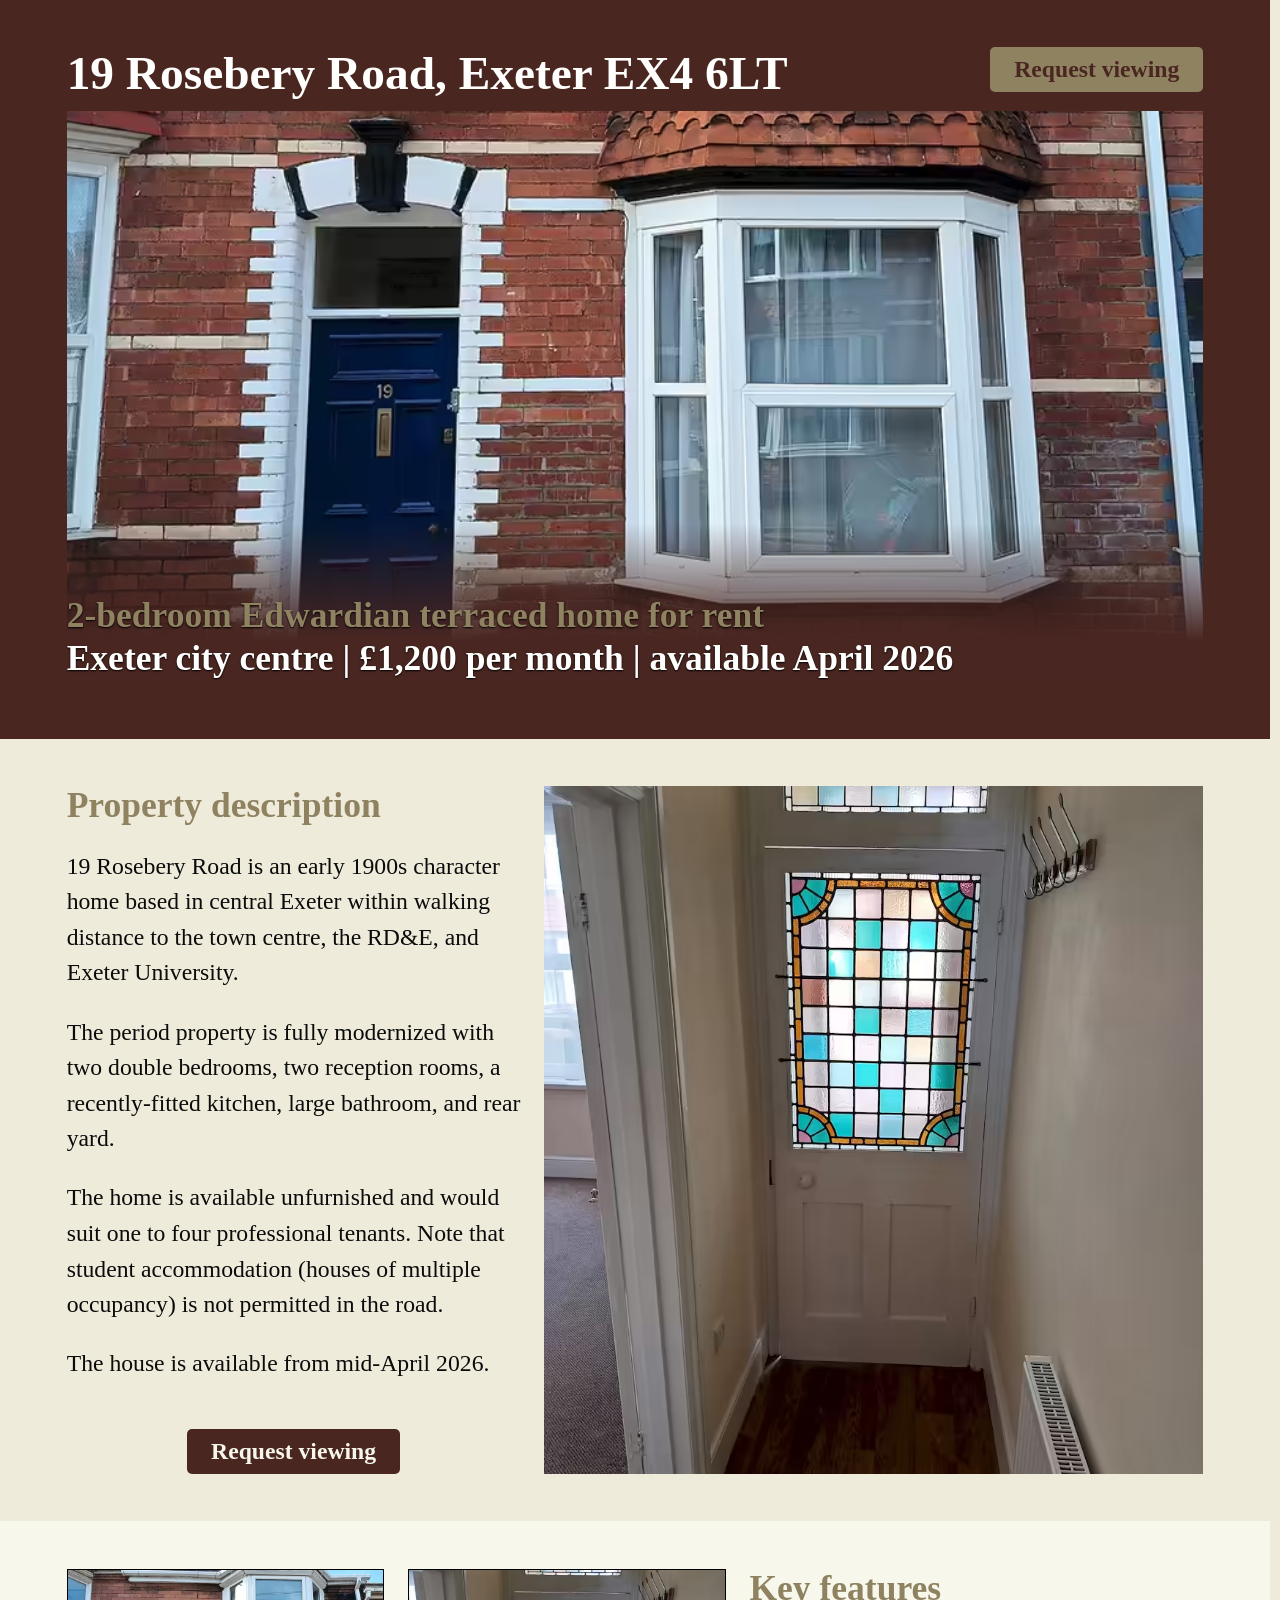
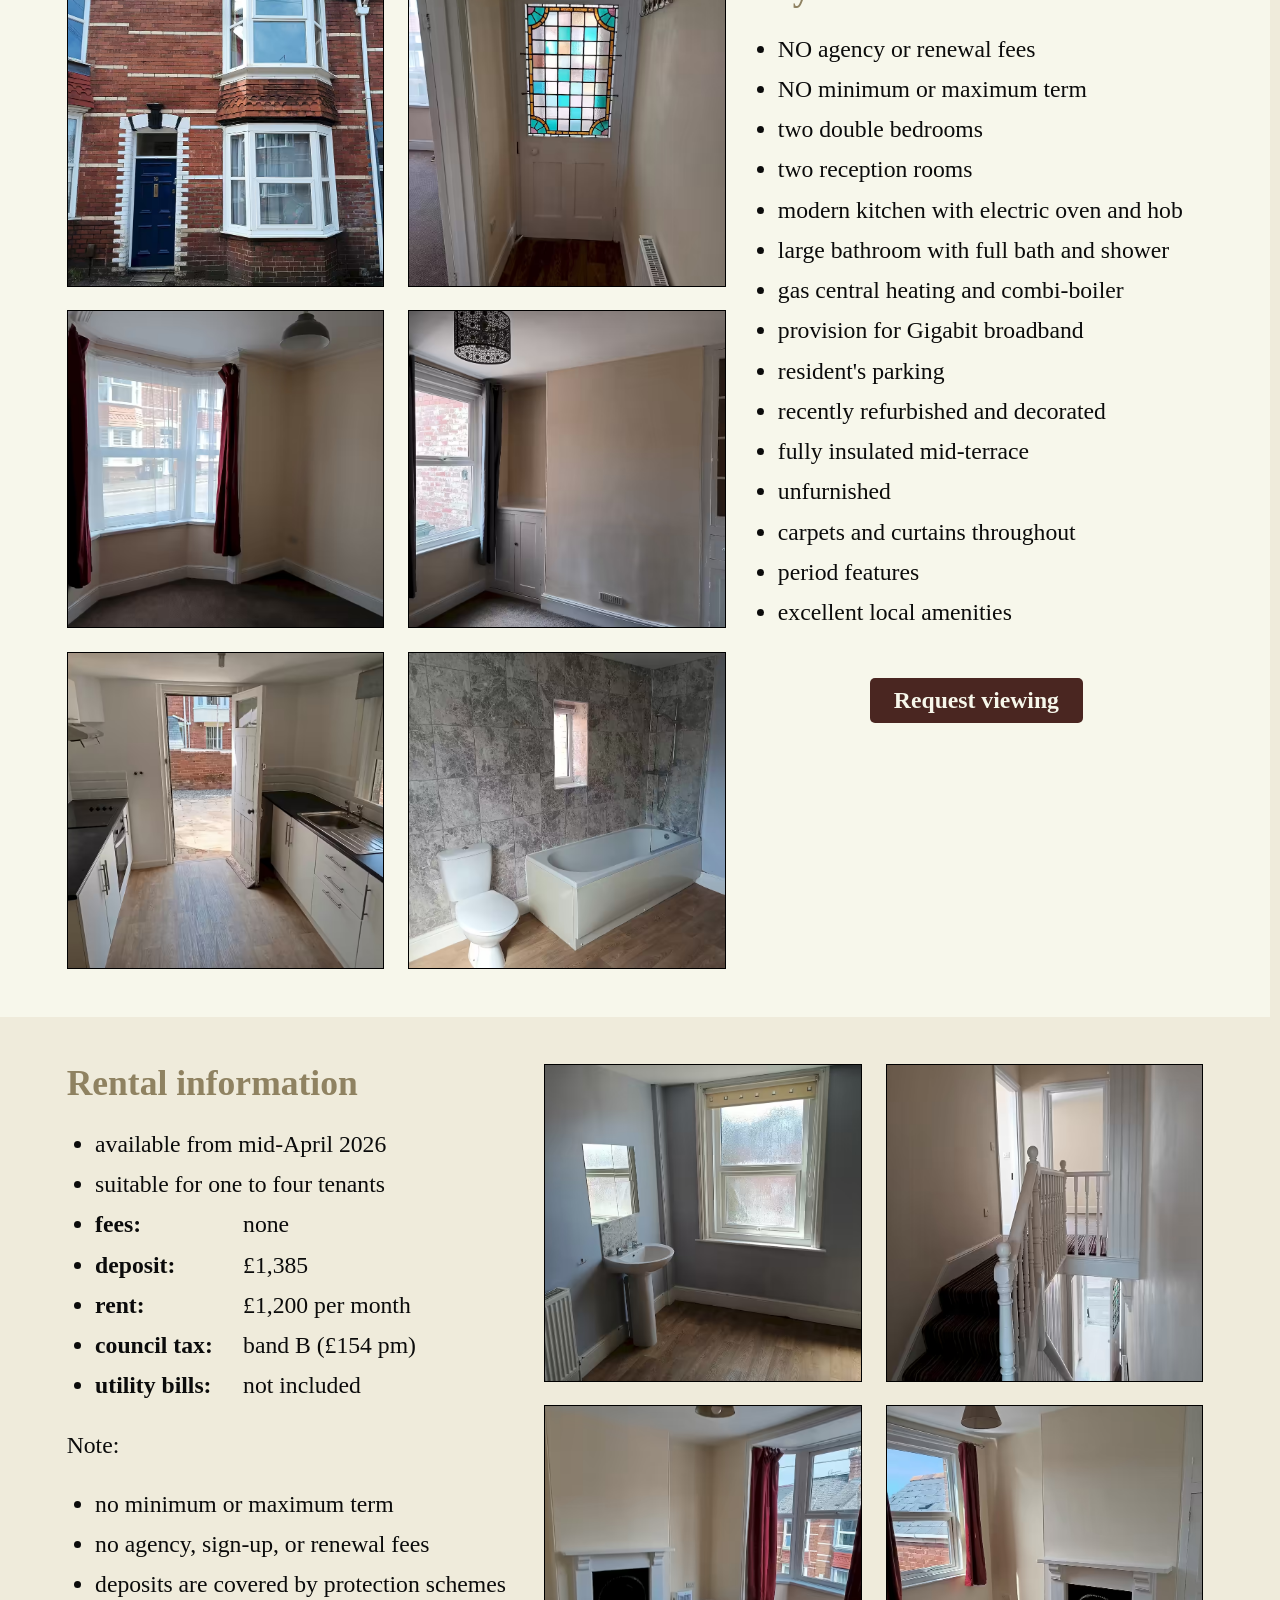
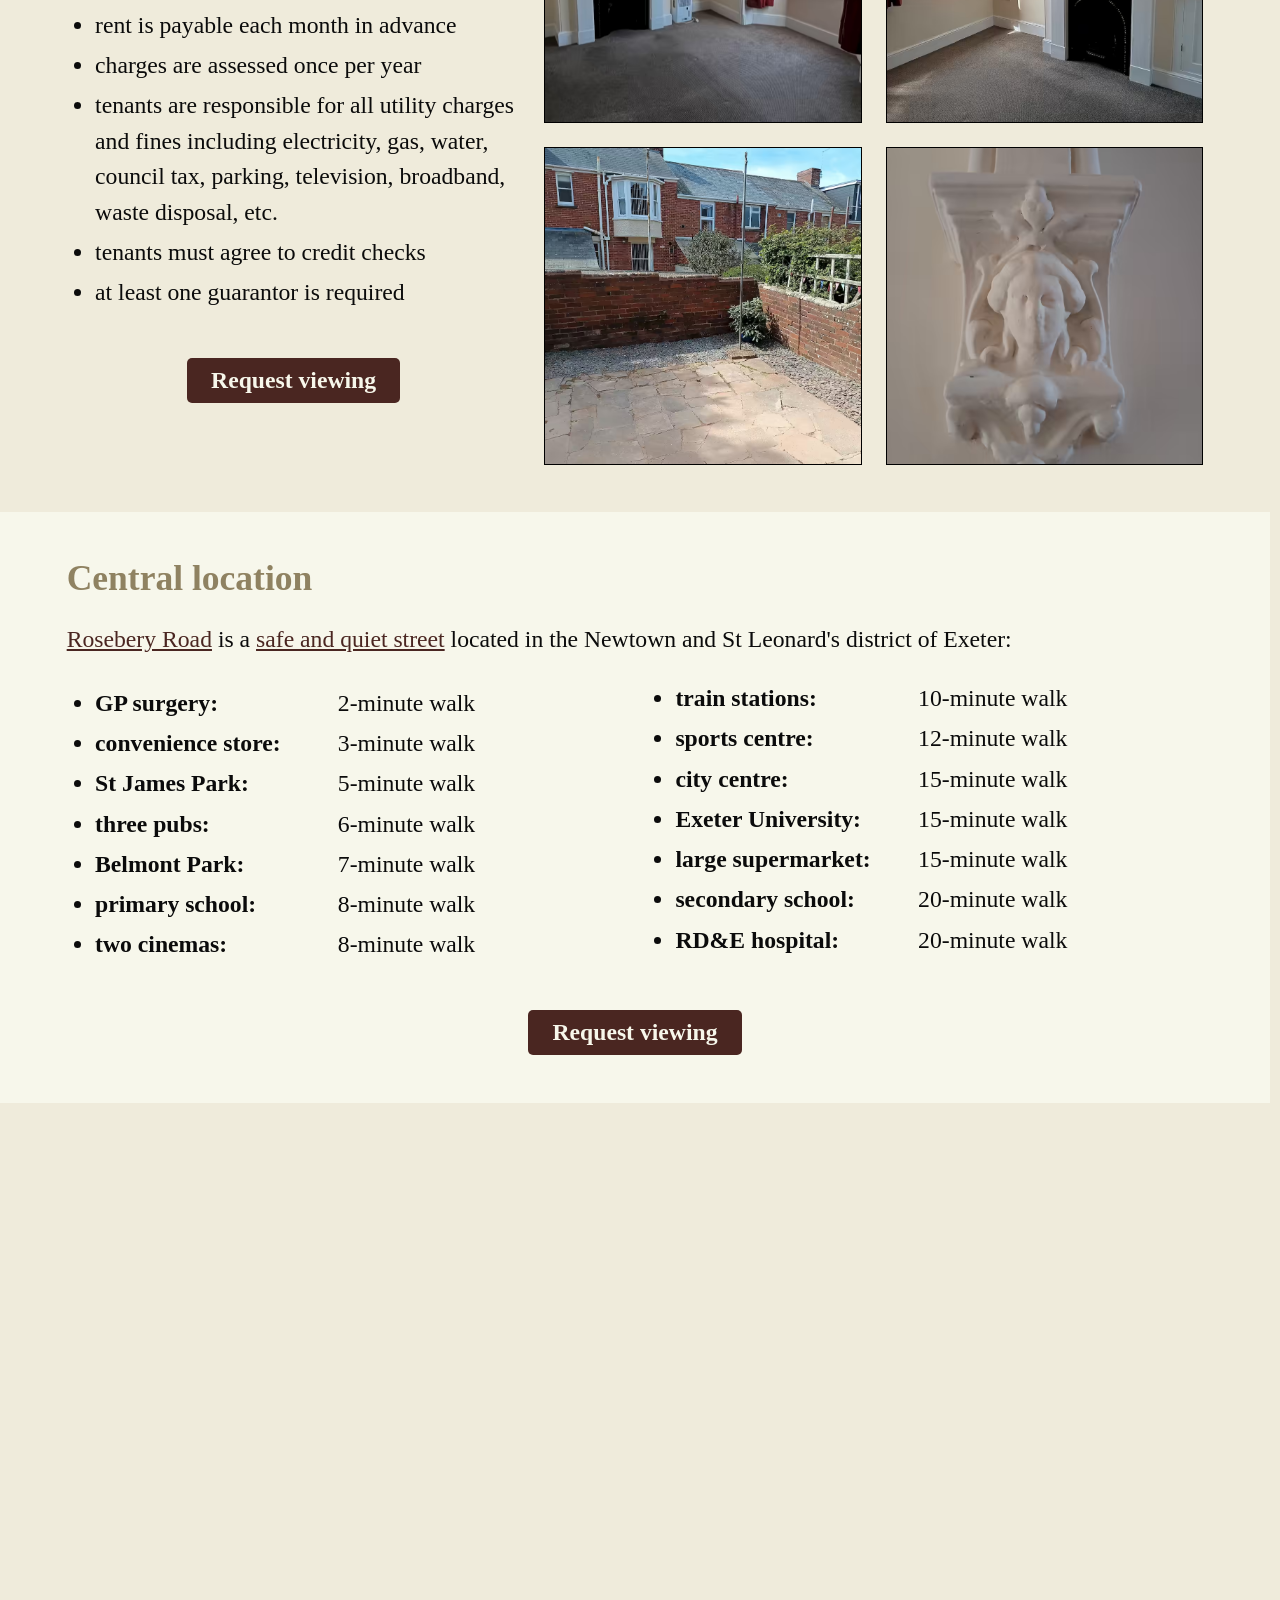
==== site/index.html @ f5d2d9c0 "zoom fixes" ====
<!DOCTYPE html>
<html lang="en-GB" dir="ltr">
<head>
<meta charset="UTF-8">
<title>House rental: 19 Rosebery Road, Exeter, Devon EX4 6LT, United Kingdom</title>
<meta name="viewport" content="width=device-width,initial-scale=1">

<!-- CSP -->
<meta http-equiv="Content-Security-Policy" content="default-src 'none';img-src 'self' data:;font-src 'self';style-src 'self';script-src 'self';frame-src https://www.google.com/ https://maps.google.com/;">

<!-- assets -->
<link rel="stylesheet" href="main.css">
<script type="module" src="main.js"></script>

<!-- meta -->
<meta name="description" content="19 Rosebery Road is a 2-bedroom house to rent in central Exeter, Devon.">
<meta name="keywords" content="house, home, rent, rental, tenancy, tenant">
<link rel="canonical" href="https://19rosebery.co.uk/">

<!-- search -->
<meta name="robots" content="index,follow">

<!-- application -->
<meta name="application-name" content="19 Rosebery Road">
<meta name="theme-color" content="#fff">
<meta name="mobile-web-app-capable" content="yes">
<meta name="apple-touch-fullscreen" content="yes">
<meta name="apple-mobile-web-app-title" content="19 Rosebery Road">
<meta name="apple-mobile-web-app-capable" content="yes">
<meta name="apple-mobile-web-app-status-bar-style" content="default">

<!-- favicon -->
<link rel="apple-touch-icon" sizes="180x180" href="apple-touch-icon.png">
<link rel="icon" type="image/png" sizes="32x32" href="favicon.png">

</head>
<body>

  <header><div class="inner">

    <p><a href="/" data-mto="info" class="button">Request viewing</a></p>

    <h1>19 Rosebery Road, Exeter EX4 6LT</h1>

    <figure>
      <img src="image/19-rosebery-rd-01.avif" width="900" height="1200" alt="19 Rosebery Road, Exeter - front">
      <figcaption>
        2-bedroom Edwardian terraced home for rent
        <span>Exeter city centre | &pound;1,200 per month | available April 2026</span>
      </figcaption>
    </figure>

  </div></header>

  <main>

    <article><div class="inner split">

      <section>
        <h2>Property description</h2>
        <p>19 Rosebery Road is an early 1900s character home based in central Exeter within walking distance to the town centre, the RD&amp;E, and Exeter University.</p>

        <p>The period property is fully modernized with two double bedrooms, two reception rooms, a recently-fitted kitchen, large bathroom, and rear yard.</p>

        <p>The home is available unfurnished and would suit one to four professional tenants. Note that student accommodation (houses of multiple occupancy) is not permitted in the road.</p>

        <p>The house is available from mid-April 2026.</p>

        <p><a href="/" data-mto="info" class="button">Request viewing</a></p>
      </section>

      <img src="image/19-rosebery-rd-02.avif" width="900" height="1200" alt="19 Rosebery Road, Exeter - hallway">

    </div></article>

    <article class="alt"><div class="inner split">

      <section>

        <h2>Key features</h2>
        <ul class="features">
          <li>NO agency or renewal fees</li>
          <li>NO minimum or maximum term</li>
          <li>two double bedrooms</li>
          <li>two reception rooms</li>
          <li>modern kitchen with electric oven and hob</li>
          <li>large bathroom with full bath and shower</li>
          <li>gas central heating and combi-boiler</li>
          <li>provision for Gigabit broadband</li>
          <li>resident's parking</li>
          <li>recently refurbished and decorated</li>
          <li>fully insulated mid-terrace</li>
          <li>unfurnished</li>
          <li>carpets and curtains throughout</li>
          <li>period features</li>
          <li>excellent local amenities</li>
        </ul>

        <p><a href="/" data-mto="info" class="button">Request viewing</a></p>

      </section>

      <ul class="images">
        <li><img src="image/19-rosebery-rd-01.avif" width="900" height="1200" alt="19 Rosebery Road, Exeter - front"></li>
        <li><img src="image/19-rosebery-rd-02.avif" width="900" height="1200" alt="19 Rosebery Road, Exeter - hallway"></li>
        <li><img src="image/19-rosebery-rd-03.avif" width="900" height="1200" alt="19 Rosebery Road, Exeter - front room"></li>
        <li><img src="image/19-rosebery-rd-04.avif" width="1200" height="900" alt="19 Rosebery Road, Exeter - rear dining room"></li>
        <li><img src="image/19-rosebery-rd-05.avif" width="1200" height="900" alt="19 Rosebery Road, Exeter - kitchen"></li>
        <li><img src="image/19-rosebery-rd-06.avif" width="1200" height="900" alt="19 Rosebery Road, Exeter - bathroom"></li>
      </ul>

    </div></article>

    <article><div class="inner split">

      <section>

        <h2>Rental information</h2>

        <ul class="features">
          <li>available from mid-April 2026</li>
          <li>suitable for one to four tenants</li>
          <li><strong>fees:</strong> none</li>
          <li><strong>deposit:</strong> &pound;1,385</li>
          <li><strong>rent:</strong> &pound;1,200 per month</li>
          <li><strong>council tax:</strong> band B (&pound;154 pm)</li>
          <li><strong>utility bills:</strong> not included</li>
        </ul>

        <p>Note:</p>

        <ul class="features">
          <li>no minimum or maximum term</li>
          <li>no agency, sign-up, or renewal fees</li>
          <li>deposits are covered by protection schemes</li>
          <li>rent is payable each month in advance</li>
          <li>charges are assessed once per year</li>
          <li>tenants are responsible for all utility charges and fines including electricity, gas, water, council tax, parking, television, broadband, waste disposal, etc.</li>
          <li>tenants must agree to credit checks</li>
          <li>at least one guarantor is required</li>
        </ul>

        <p><a href="/" data-mto="info" class="button">Request viewing</a></p>

      </section>

      <ul class="images">
        <li><img src="image/19-rosebery-rd-07.avif" width="1200" height="900" alt="19 Rosebery Road, Exeter - bathroom sink"></li>
        <li><img src="image/19-rosebery-rd-08.avif" width="900" height="1200" alt="19 Rosebery Road, Exeter - landing"></li>
        <li><img src="image/19-rosebery-rd-09.avif" width="1200" height="900" alt="19 Rosebery Road, Exeter - front bedroom"></li>
        <li><img src="image/19-rosebery-rd-10.avif" width="900" height="1200" alt="19 Rosebery Road, Exeter - rear bedroom"></li>
        <li><img src="image/19-rosebery-rd-11.avif" width="1200" height="900" alt="19 Rosebery Road, Exeter - back yard"></li>
        <li><img src="image/19-rosebery-rd-12.avif" width="900" height="1200" alt="19 Rosebery Road, Exeter - period features"></li>
      </ul>

    </div></article>

    <article class="alt"><div class="inner">

      <h2>Central location</h2>

      <p><a href="https://www.streetcheck.co.uk/postcode/ex46lt">Rosebery Road</a> is a <a href="https://www.streetcheck.co.uk/crime/ex46lt">safe and quiet street</a> located in the Newtown and St Leonard's district of Exeter:</p>

      <ul class="features col">
        <li><strong>GP surgery:</strong> 2-minute walk</li>
        <li><strong>convenience store:</strong> 3-minute walk</li>
        <li><strong>St James Park:</strong> 5-minute walk</li>
        <li><strong>three pubs:</strong> 6-minute walk</li>
        <li><strong>Belmont Park:</strong> 7-minute walk</li>
        <li><strong>primary school:</strong> 8-minute walk</li>
        <li><strong>two cinemas:</strong> 8-minute walk</li>
        <li><strong>train stations:</strong> 10-minute walk</li>
        <li><strong>sports centre:</strong> 12-minute walk</li>
        <li><strong>city centre:</strong> 15-minute walk</li>
        <li><strong>Exeter University:</strong> 15-minute walk</li>
        <li><strong>large supermarket:</strong> 15-minute walk</li>
        <li><strong>secondary school:</strong> 20-minute walk</li>
        <li><strong>RD&amp;E hospital:</strong> 20-minute walk</li>
      </ul>

      <p><a href="/" data-mto="info" class="button">Request viewing</a></p>

    </div></article>

    <article class="full">

      <iframe src="https://maps.google.com/maps?q=19%20Rosebery%20Road,%20Exeter%20EX4%206LT&amp;t=&amp;z=16&amp;ie=UTF8&amp;iwloc=&amp;output=embed" scrolling="no" marginheight="0" marginwidth="0" class="alignfull" loading="lazy" width="100%" height="800px" frameborder="0"></iframe>

    </article>

  </main>

</body>
</html>
---- site/main.css ----
:root {
  --font: Charter, 'Bitstream Charter', 'Sitka Text', Cambria, serif;
  --fsize: clamp(1em, 1em + 0.6vi, 2em);

  --pad: 2ch;

  --colf0: lch(3% 0 0);
  --colf1: lch(55% 20 87);
  --colf2: lch(100% 1 110);

  --colb0: lch(93% 8 93);
  --colb1: lch(97% 6 103);
  --colb2: lch(20% 20 33);

  -webkit-text-size-adjust: none;
  -moz-text-size-adjust: none;
  text-size-adjust: none;
  -webkit-font-smoothing: antialiased;
  text-rendering: optimizeSpeed;
  image-rendering: -webkit-optimize-contrast;
  interpolate-size: allow-keywords;
}

*, *::before, *::after {
  margin: 0;
  padding: 0;
  box-sizing: inherit;
  scrollbar-width: thin;
}

html {
  writing-mode: horizontal-tb;
  scrollbar-gutter: stable;
  scroll-behavior: smooth;
  color: var(--colf0);
  background-color: var(--colb0);
  box-sizing: border-box;
}

body {
  font-family: var(--font);
  font-weight: normal;
  font-size: var(--fsize);
  line-height: 1.5;
  touch-action: manipulation;
}

h1, h2 {
  font-size: 2em;
  font-weight: 600;
  line-height: 1.1;
}

h2 {
  font-size: 1.5em;
  color: var(--colf1);
}

p {
  margin-block-start: 1em;
}

a:link, a:visited {
  color: var(--colb2);
  text-decoration: underline;
}

a:hover, a:active, a:focus {
  color: var(--colf1);
}

.inner {
  max-inline-size: 50em;
  margin-inline: auto;
  padding-inline: var(--pad);
  padding-block: calc(2 * var(--pad));
}

.alt {
  background-color: var(--colb1);
}

.split {
  display: flex;
  flex-wrap: wrap;
  justify-content: space-between;
  gap: var(--pad);

  & > section {
    flex: 1 2 18.5em;
  }

  & > :is(ul, img) {
    flex: 2 1 26.5em;
  }

}

.alt .split {
  flex-direction: row-reverse;
}

iframe {
  block-size: 80vb;
  overscroll-behavior: none;
}

.images {
  list-style-type: none;
  display: grid;
  align-items: start;
  grid-auto-flow: row;
  align-content: start;
  grid-template-columns: repeat( auto-fill, minmax(12em, 1fr));
  gap: var(--pad);

  img {
    border: 1px solid #000;
  }
}

img {
  display: block;
  inline-size: 100%;
  block-size: auto;
  aspect-ratio: 1 / 1;
  object-fit: cover;
  overflow: hidden;
}

.features {

  margin-block: var(--pad);

  li {
    margin-block-start: 0.2em;
    margin-inline-start: 1.2em;
  }

  strong {
    display: inline-block;
    inline-size: 6em;
  }

}

.features.col {

  columns: 2 20em;

  strong {
    display: block;
    inline-size: 10em;

    @media (width > 400px) {
      display: inline-block;
    }
  }

}

a.button {
  display: block;
  inline-size: 9em;
  font-weight: 600;
  text-align: center;
  text-decoration: none;
  padding-block: 0.2em;
  margin-block-start: 2em;
  margin-inline: auto;
  color: var(--colb1);
  background-color: var(--colb2);
  border-radius: 5px;

  &:hover, &:active, &:focus {
    color: var(--colf1);
  }
}

header {

  color: var(--colf2);
  background-color: var(--colb2);

  p {
    float: inline-end;
    margin: 0;
  }

  a.button {
    display: inline-block;
    margin-block-start: 0;
    margin-inline-start: var(--pad);
    color: var(--colb2);
    background-color: var(--colf1);

    &:hover, &:active, &:focus {
      color: var(--colf0);
      background-color: var(--colb0);
    }
  }

  figure {

    position: relative;
    margin-block: 0.5em;

    img {
      aspect-ratio: 2 / 1;
      object-position: 50% 70%;
    }

    figcaption {
      font-size: 1.5em;
      font-weight: 600;
      line-height: 1.2;
      padding-block-start: 0.4em;
      color: var(--colf1);
      text-shadow: 0 1px 2px #000;

      @media (width > 400px) {
        position: absolute;
        inset: 0;
        inset-block-start: auto;
        padding-block-start: 2em;
        background-image: linear-gradient(to top, var(--colb2) 0%, var(--colb2) 25%, transparent 100%);
      }

    }

    span {
      display: block;
      color: var(--colf2);
    }

  }

}

dialog {
  position: fixed;
  inline-size: 100dvi;
  block-size: 100dvb;
  max-inline-size: calc(100dvi - (2 * var(--pad)));
  max-block-size: calc(100dvb - (2 * var(--pad)));
  margin: auto;
  padding: 0;
  border: 0 none;
  outline: 0 none;
  background-color: transparent;
  overflow: hidden;
  transform-origin: 50%;

  img {
    display: block;
    inline-size: 100%;
    block-size: 100%;
    aspect-ratio: none;
    object-fit: contain;
  }

  &, &::backdrop {
    transition: all 0.3s ease-in-out;
    transition-behavior: allow-discrete;
  }

  &[open] {

    opacity: 1;
    transform: scale(1);

    @starting-style {
      display: block;
      opacity: 0.5;
      transform: scaleX(0.5) scaleY(0.2);
    }

    &::backdrop {
      background-color: rgba(0,0,0,0.8);
      backdrop-filter: blur(3px);

      @starting-style {
        background-color: rgba(0,0,0,0);
        backdrop-filter: blur(0);
      }

    }

  }

  &:not([open]) {
    display: none;
    opacity: 0;
    transform: scaleX(0.5) scaleY(0.2);
  }
}

html:has(dialog[open]) {
  overflow: hidden;
}
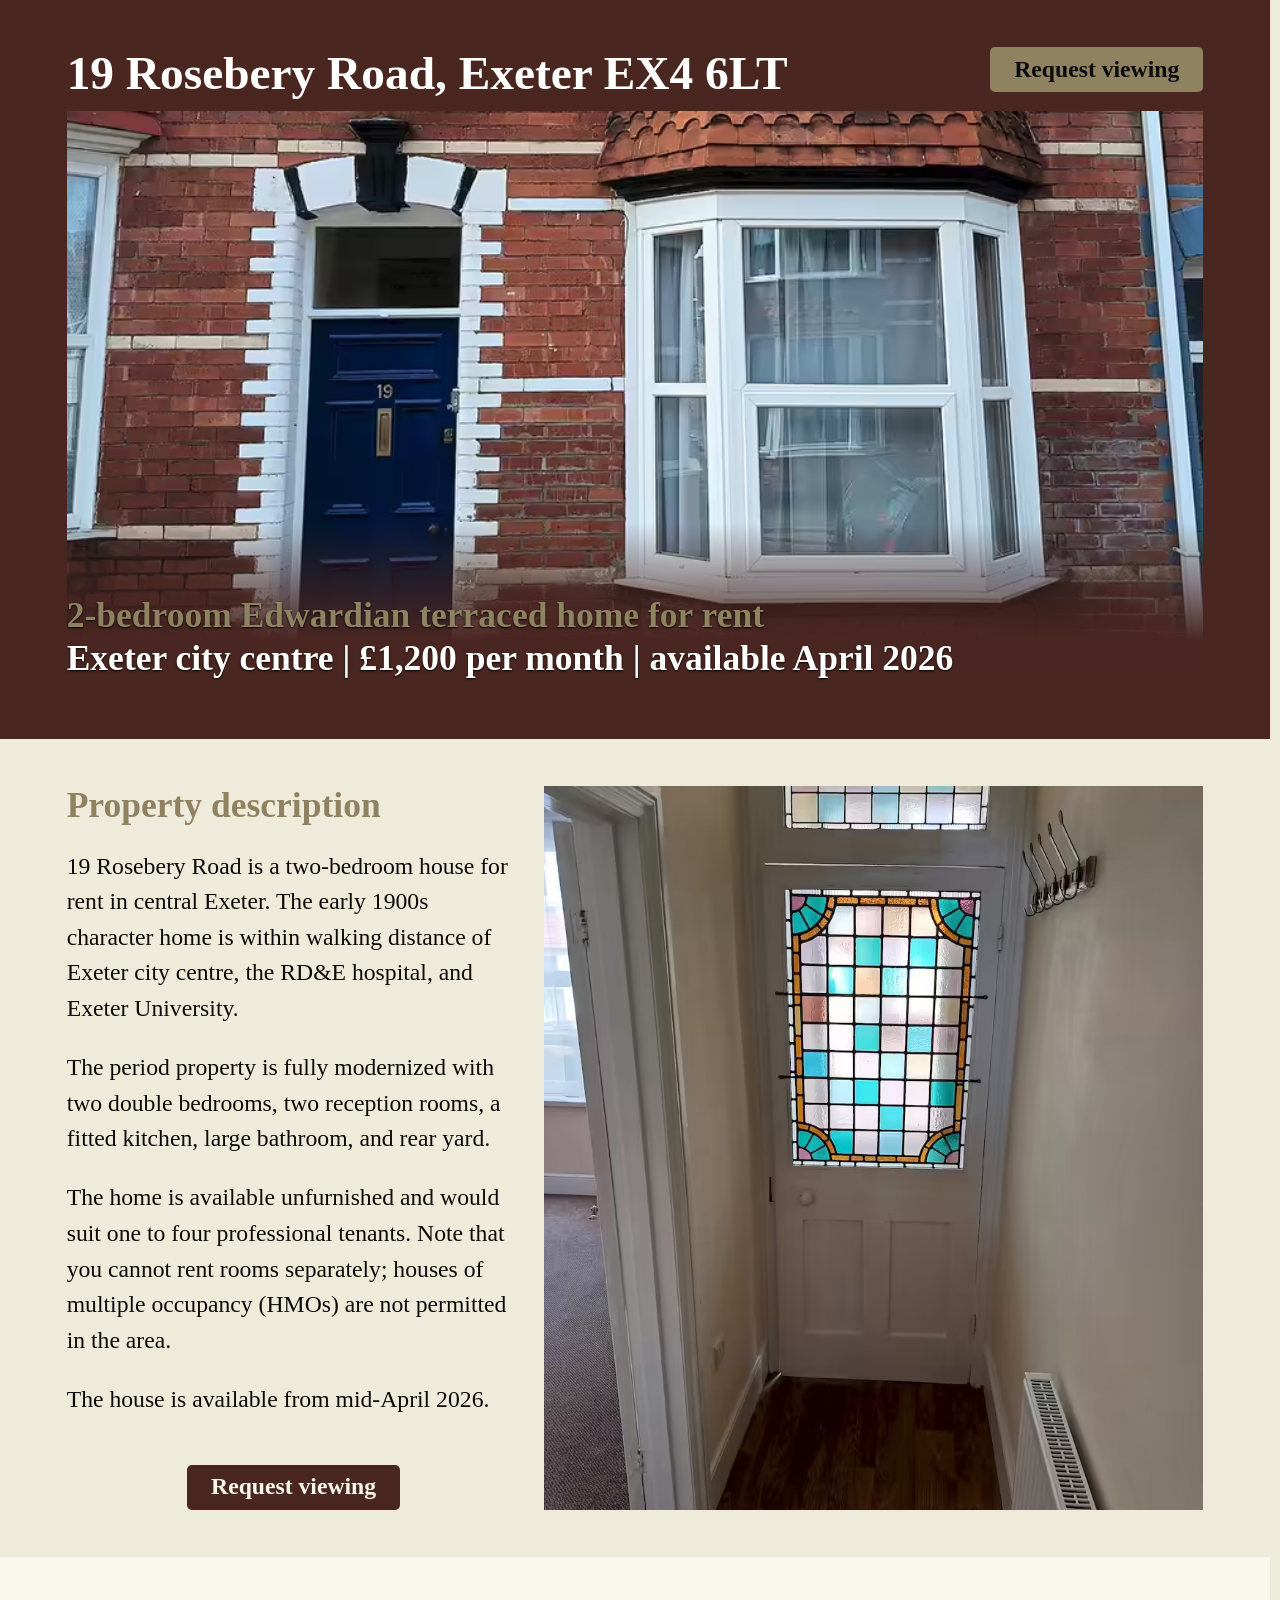
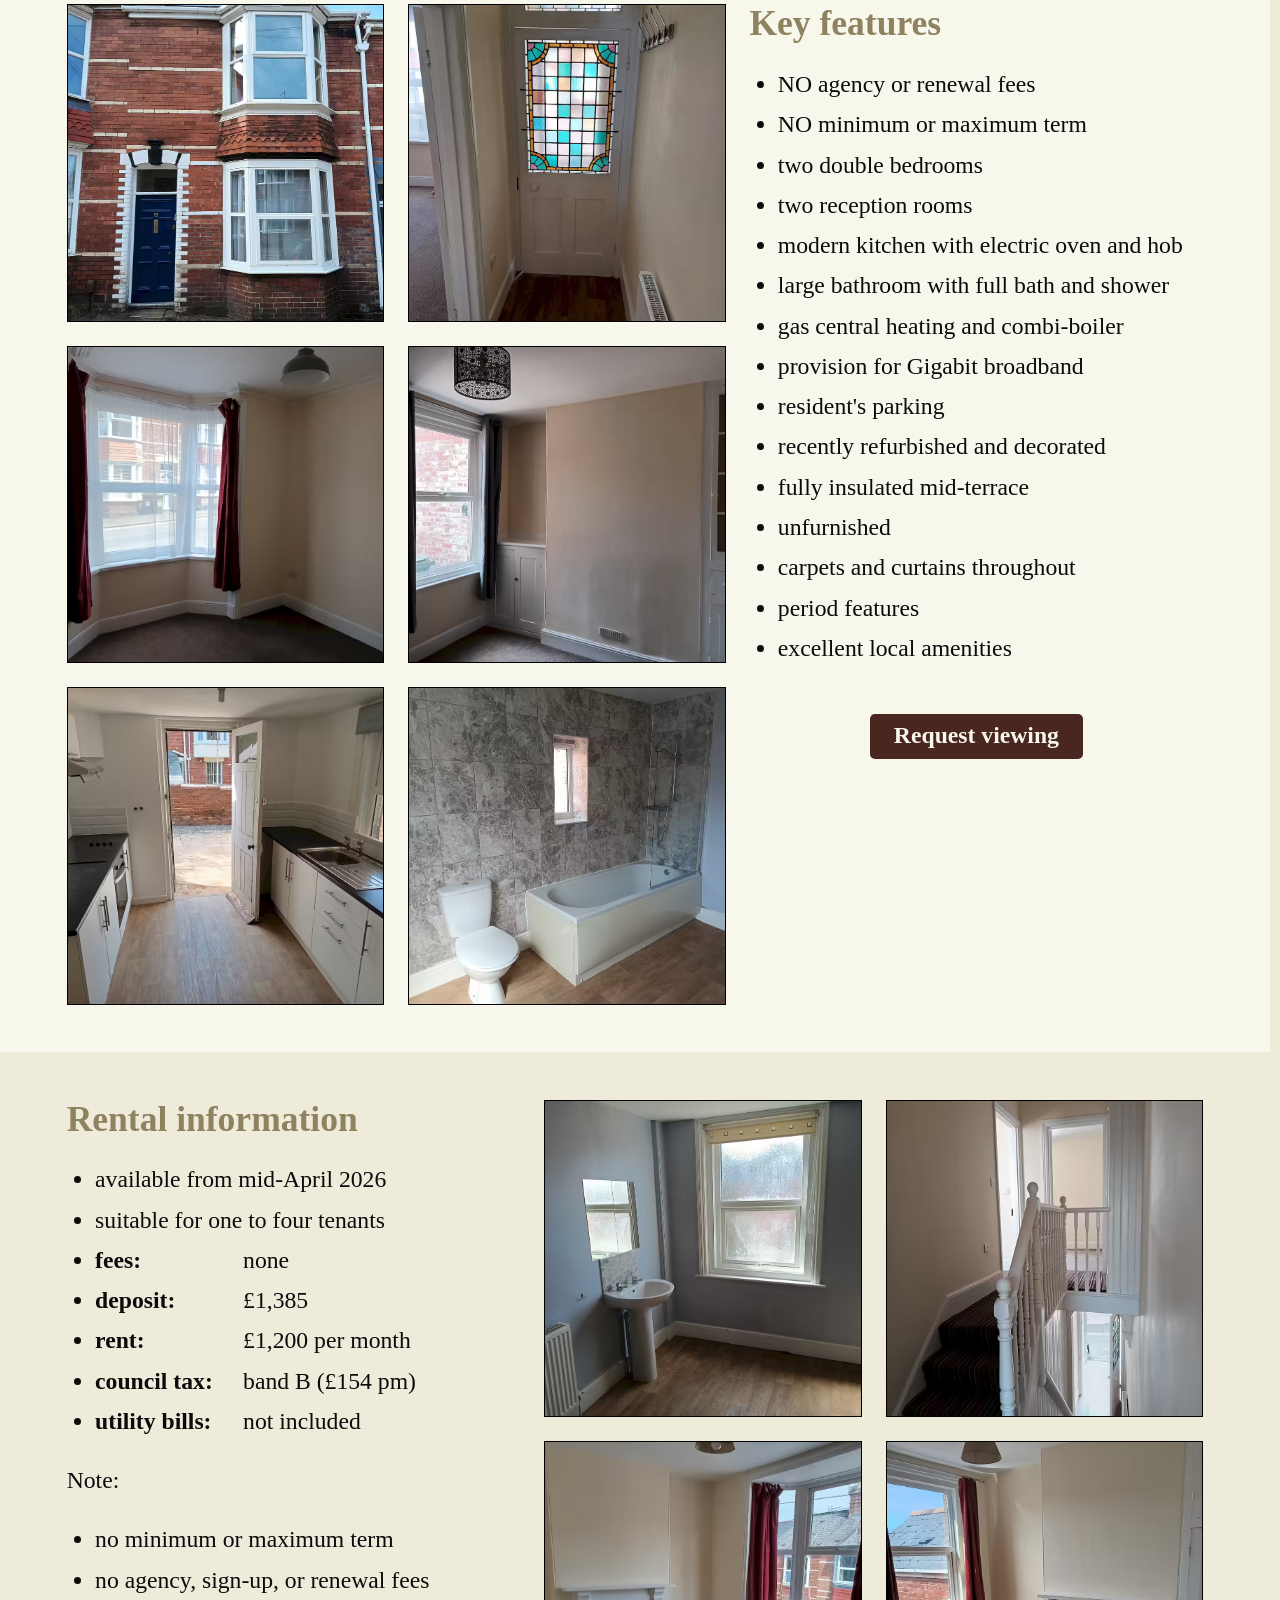
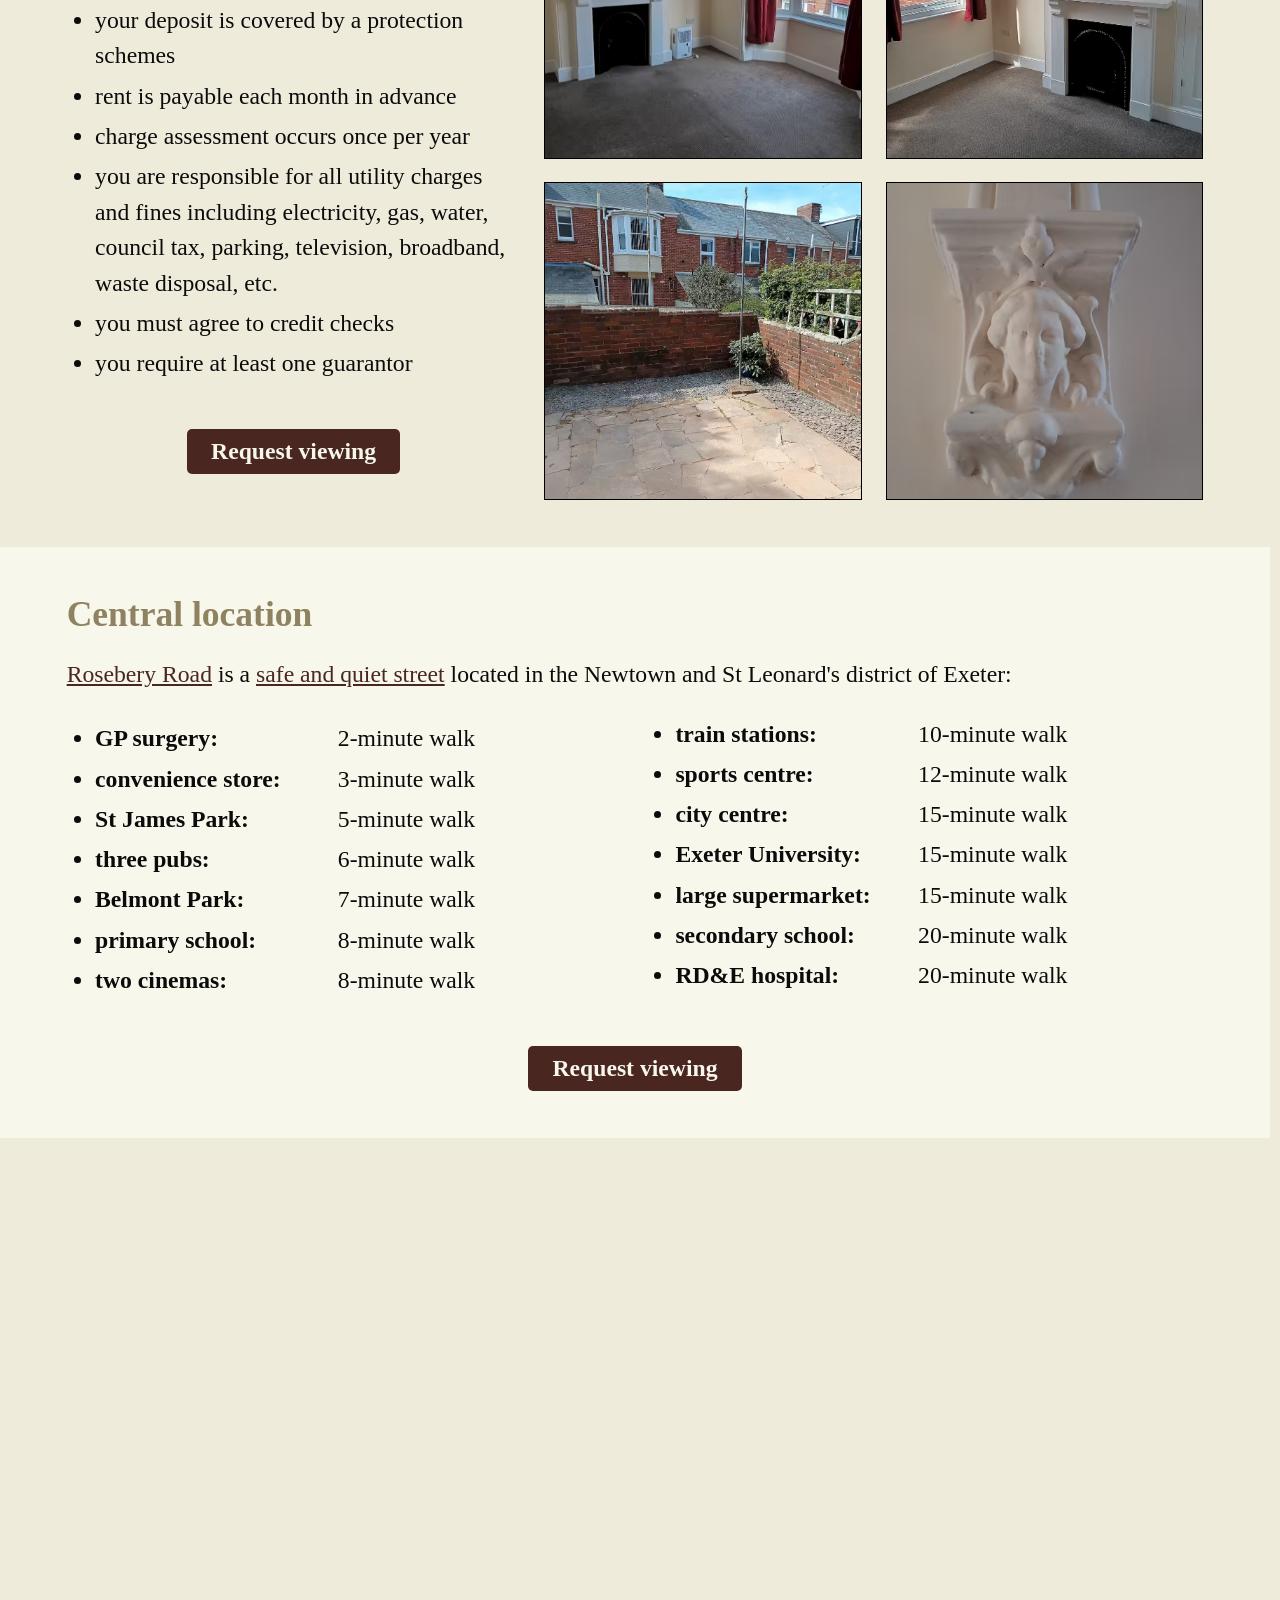
==== commit 0b8e8349: "robots.txt, accessibility" ====
--- a/site/index.html
+++ b/site/index.html
@@ -13,8 +13,8 @@
 <script type="module" src="main.js"></script>
 
 <!-- meta -->
-<meta name="description" content="19 Rosebery Road is a 2-bedroom house to rent in central Exeter, Devon.">
-<meta name="keywords" content="house, home, rent, rental, tenancy, tenant">
+<meta name="description" content="19 Rosebery Road is a 2-bedroom house available for private rental in central Exeter, Devon.">
+<meta name="keywords" content="house, home, property, rent, rental, tenancy, tenant, Exeter, Devon, UK">
 <link rel="canonical" href="https://19rosebery.co.uk/">
 
 <!-- search -->
@@ -58,18 +58,18 @@
 
       <section>
         <h2>Property description</h2>
-        <p>19 Rosebery Road is an early 1900s character home based in central Exeter within walking distance to the town centre, the RD&amp;E, and Exeter University.</p>
+        <p>19 Rosebery Road is a two-bedroom house for rent in central Exeter. The early 1900s character home is within walking distance of Exeter city centre, the RD&amp;E hospital, and Exeter University.</p>
 
-        <p>The period property is fully modernized with two double bedrooms, two reception rooms, a recently-fitted kitchen, large bathroom, and rear yard.</p>
+        <p>The period property is fully modernized with two double bedrooms, two reception rooms, a fitted kitchen, large bathroom, and rear yard.</p>
 
-        <p>The home is available unfurnished and would suit one to four professional tenants. Note that student accommodation (houses of multiple occupancy) is not permitted in the road.</p>
+        <p>The home is available unfurnished and would suit one to four professional tenants. Note that you cannot rent rooms separately; houses of multiple occupancy (HMOs) are not permitted in the area.</p>
 
         <p>The house is available from mid-April 2026.</p>
 
         <p><a href="/" data-mto="info" class="button">Request viewing</a></p>
       </section>
 
-      <img src="image/19-rosebery-rd-02.avif" width="900" height="1200" alt="19 Rosebery Road, Exeter - hallway">
+      <img src="image/19-rosebery-rd-02.avif" width="900" height="1200" alt="19 Rosebery Road, Exeter - hallway" loading="lazy">
 
     </div></article>
 
@@ -101,12 +101,12 @@
       </section>
 
       <ul class="images">
-        <li><img src="image/19-rosebery-rd-01.avif" width="900" height="1200" alt="19 Rosebery Road, Exeter - front"></li>
-        <li><img src="image/19-rosebery-rd-02.avif" width="900" height="1200" alt="19 Rosebery Road, Exeter - hallway"></li>
-        <li><img src="image/19-rosebery-rd-03.avif" width="900" height="1200" alt="19 Rosebery Road, Exeter - front room"></li>
-        <li><img src="image/19-rosebery-rd-04.avif" width="1200" height="900" alt="19 Rosebery Road, Exeter - rear dining room"></li>
-        <li><img src="image/19-rosebery-rd-05.avif" width="1200" height="900" alt="19 Rosebery Road, Exeter - kitchen"></li>
-        <li><img src="image/19-rosebery-rd-06.avif" width="1200" height="900" alt="19 Rosebery Road, Exeter - bathroom"></li>
+        <li><img src="image/19-rosebery-rd-01.avif" width="900" height="1200" alt="19 Rosebery Road, Exeter - front" loading="lazy"></li>
+        <li><img src="image/19-rosebery-rd-02.avif" width="900" height="1200" alt="19 Rosebery Road, Exeter - hallway" loading="lazy"></li>
+        <li><img src="image/19-rosebery-rd-03.avif" width="900" height="1200" alt="19 Rosebery Road, Exeter - front room" loading="lazy"></li>
+        <li><img src="image/19-rosebery-rd-04.avif" width="1200" height="900" alt="19 Rosebery Road, Exeter - rear dining room" loading="lazy"></li>
+        <li><img src="image/19-rosebery-rd-05.avif" width="1200" height="900" alt="19 Rosebery Road, Exeter - kitchen" loading="lazy"></li>
+        <li><img src="image/19-rosebery-rd-06.avif" width="1200" height="900" alt="19 Rosebery Road, Exeter - bathroom" loading="lazy"></li>
       </ul>
 
     </div></article>
@@ -132,12 +132,12 @@
         <ul class="features">
           <li>no minimum or maximum term</li>
           <li>no agency, sign-up, or renewal fees</li>
-          <li>deposits are covered by protection schemes</li>
+          <li>your deposit is covered by a protection schemes</li>
           <li>rent is payable each month in advance</li>
-          <li>charges are assessed once per year</li>
-          <li>tenants are responsible for all utility charges and fines including electricity, gas, water, council tax, parking, television, broadband, waste disposal, etc.</li>
-          <li>tenants must agree to credit checks</li>
-          <li>at least one guarantor is required</li>
+          <li>charge assessment occurs once per year</li>
+          <li>you are responsible for all utility charges and fines including electricity, gas, water, council tax, parking, television, broadband, waste disposal, etc.</li>
+          <li>you must agree to credit checks</li>
+          <li>you require at least one guarantor</li>
         </ul>
 
         <p><a href="/" data-mto="info" class="button">Request viewing</a></p>
@@ -145,12 +145,12 @@
       </section>
 
       <ul class="images">
-        <li><img src="image/19-rosebery-rd-07.avif" width="1200" height="900" alt="19 Rosebery Road, Exeter - bathroom sink"></li>
-        <li><img src="image/19-rosebery-rd-08.avif" width="900" height="1200" alt="19 Rosebery Road, Exeter - landing"></li>
-        <li><img src="image/19-rosebery-rd-09.avif" width="1200" height="900" alt="19 Rosebery Road, Exeter - front bedroom"></li>
-        <li><img src="image/19-rosebery-rd-10.avif" width="900" height="1200" alt="19 Rosebery Road, Exeter - rear bedroom"></li>
-        <li><img src="image/19-rosebery-rd-11.avif" width="1200" height="900" alt="19 Rosebery Road, Exeter - back yard"></li>
-        <li><img src="image/19-rosebery-rd-12.avif" width="900" height="1200" alt="19 Rosebery Road, Exeter - period features"></li>
+        <li><img src="image/19-rosebery-rd-07.avif" width="1200" height="900" alt="19 Rosebery Road, Exeter - bathroom sink" loading="lazy"></li>
+        <li><img src="image/19-rosebery-rd-08.avif" width="900" height="1200" alt="19 Rosebery Road, Exeter - landing" loading="lazy"></li>
+        <li><img src="image/19-rosebery-rd-09.avif" width="1200" height="900" alt="19 Rosebery Road, Exeter - front bedroom" loading="lazy"></li>
+        <li><img src="image/19-rosebery-rd-10.avif" width="900" height="1200" alt="19 Rosebery Road, Exeter - rear bedroom" loading="lazy"></li>
+        <li><img src="image/19-rosebery-rd-11.avif" width="1200" height="900" alt="19 Rosebery Road, Exeter - back yard" loading="lazy"></li>
+        <li><img src="image/19-rosebery-rd-12.avif" width="900" height="1200" alt="19 Rosebery Road, Exeter - period features" loading="lazy"></li>
       </ul>
 
     </div></article>
@@ -184,7 +184,7 @@
 
     <article class="full">
 
-      <iframe src="https://maps.google.com/maps?q=19%20Rosebery%20Road,%20Exeter%20EX4%206LT&amp;t=&amp;z=16&amp;ie=UTF8&amp;iwloc=&amp;output=embed" scrolling="no" marginheight="0" marginwidth="0" class="alignfull" loading="lazy" width="100%" height="800px" frameborder="0"></iframe>
+      <iframe src="https://maps.google.com/maps?q=19%20Rosebery%20Road,%20Exeter%20EX4%206LT&amp;t=&amp;z=16&amp;ie=UTF8&amp;iwloc=&amp;output=embed" title="Rosebery Road, Exeter location map" scrolling="no" marginheight="0" marginwidth="0" class="alignfull" loading="lazy" width="100%" height="800px" frameborder="0"></iframe>
 
     </article>
 
--- a/site/main.css
+++ b/site/main.css
@@ -173,7 +173,8 @@
   border-radius: 5px;
 
   &:hover, &:active, &:focus {
-    color: var(--colf1);
+    color: var(--colf2);
+    background-color: var(--colf1);
   }
 }
 
@@ -191,7 +192,7 @@
     display: inline-block;
     margin-block-start: 0;
     margin-inline-start: var(--pad);
-    color: var(--colb2);
+    color: var(--colf0);
     background-color: var(--colf1);
 
     &:hover, &:active, &:focus {
@@ -218,7 +219,7 @@
       color: var(--colf1);
       text-shadow: 0 1px 2px #000;
 
-      @media (width > 400px) {
+      @media (width > 600px) {
         position: absolute;
         inset: 0;
         inset-block-start: auto;
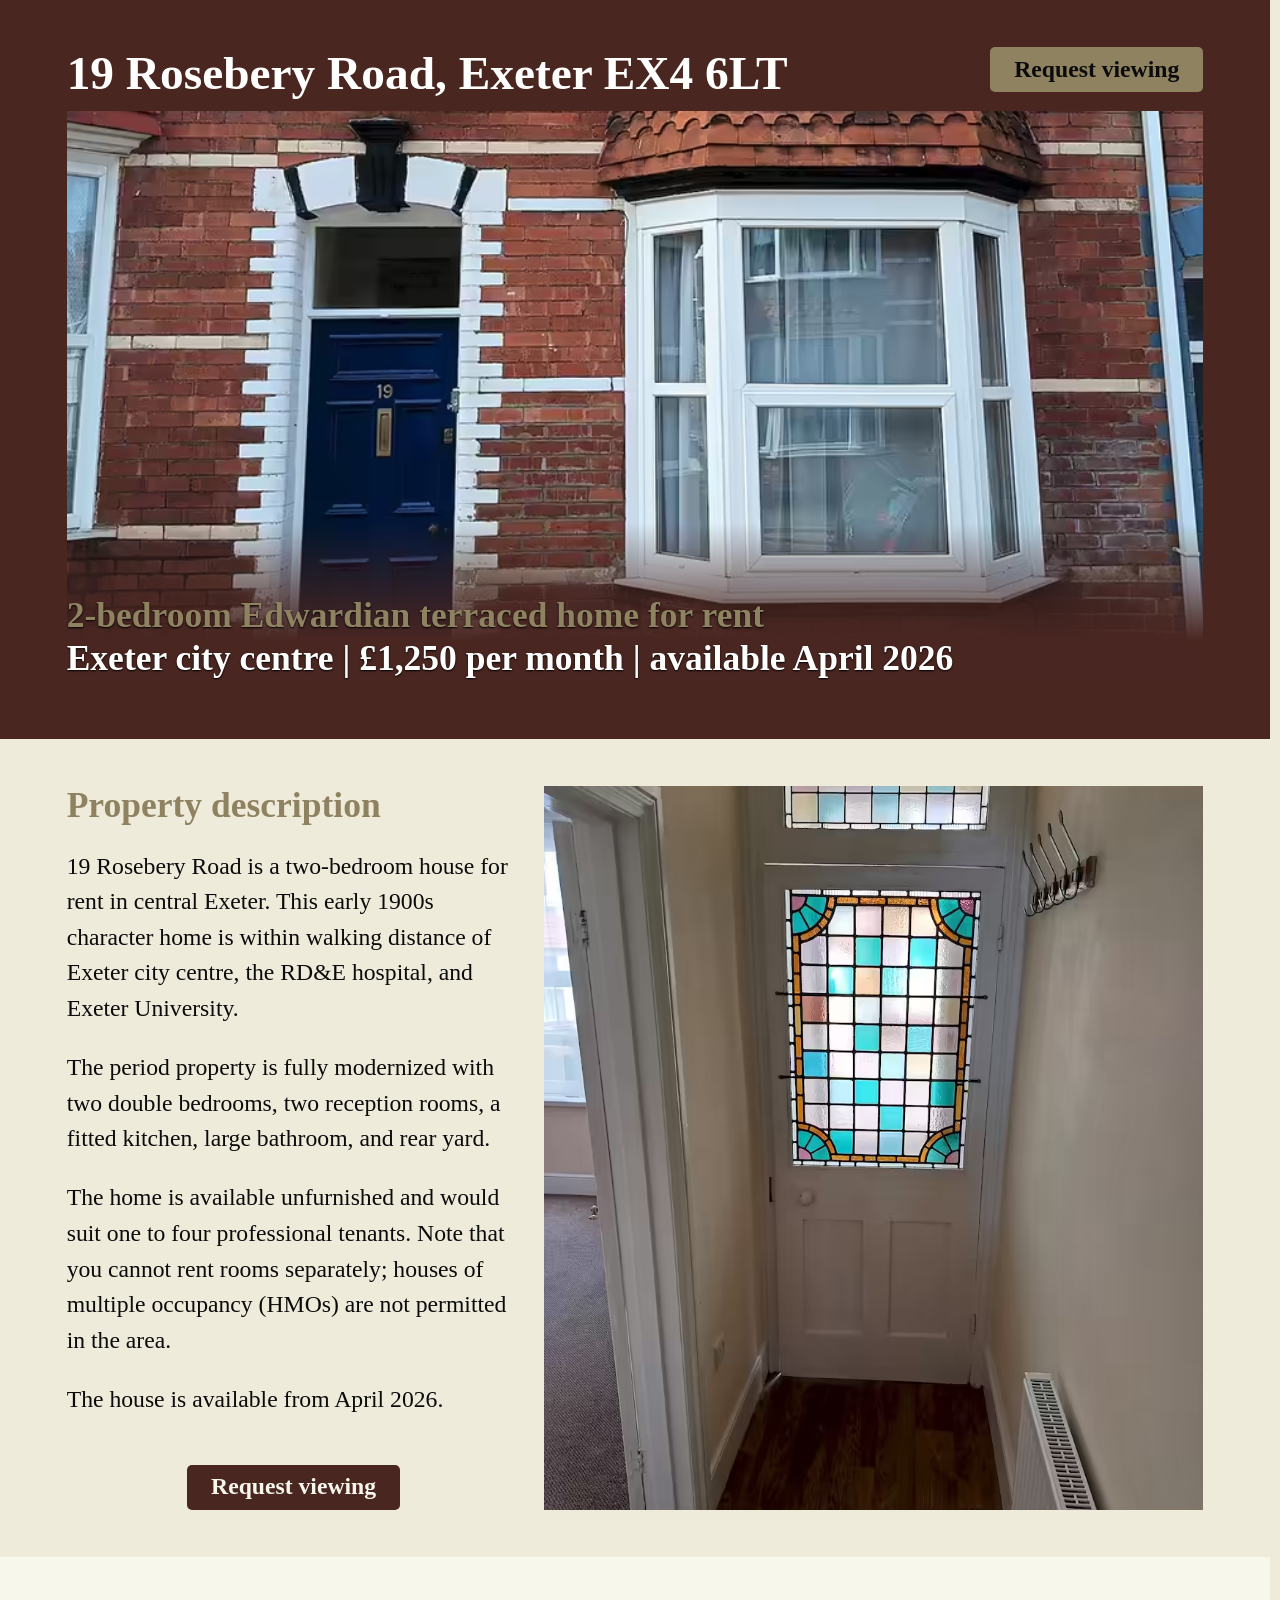
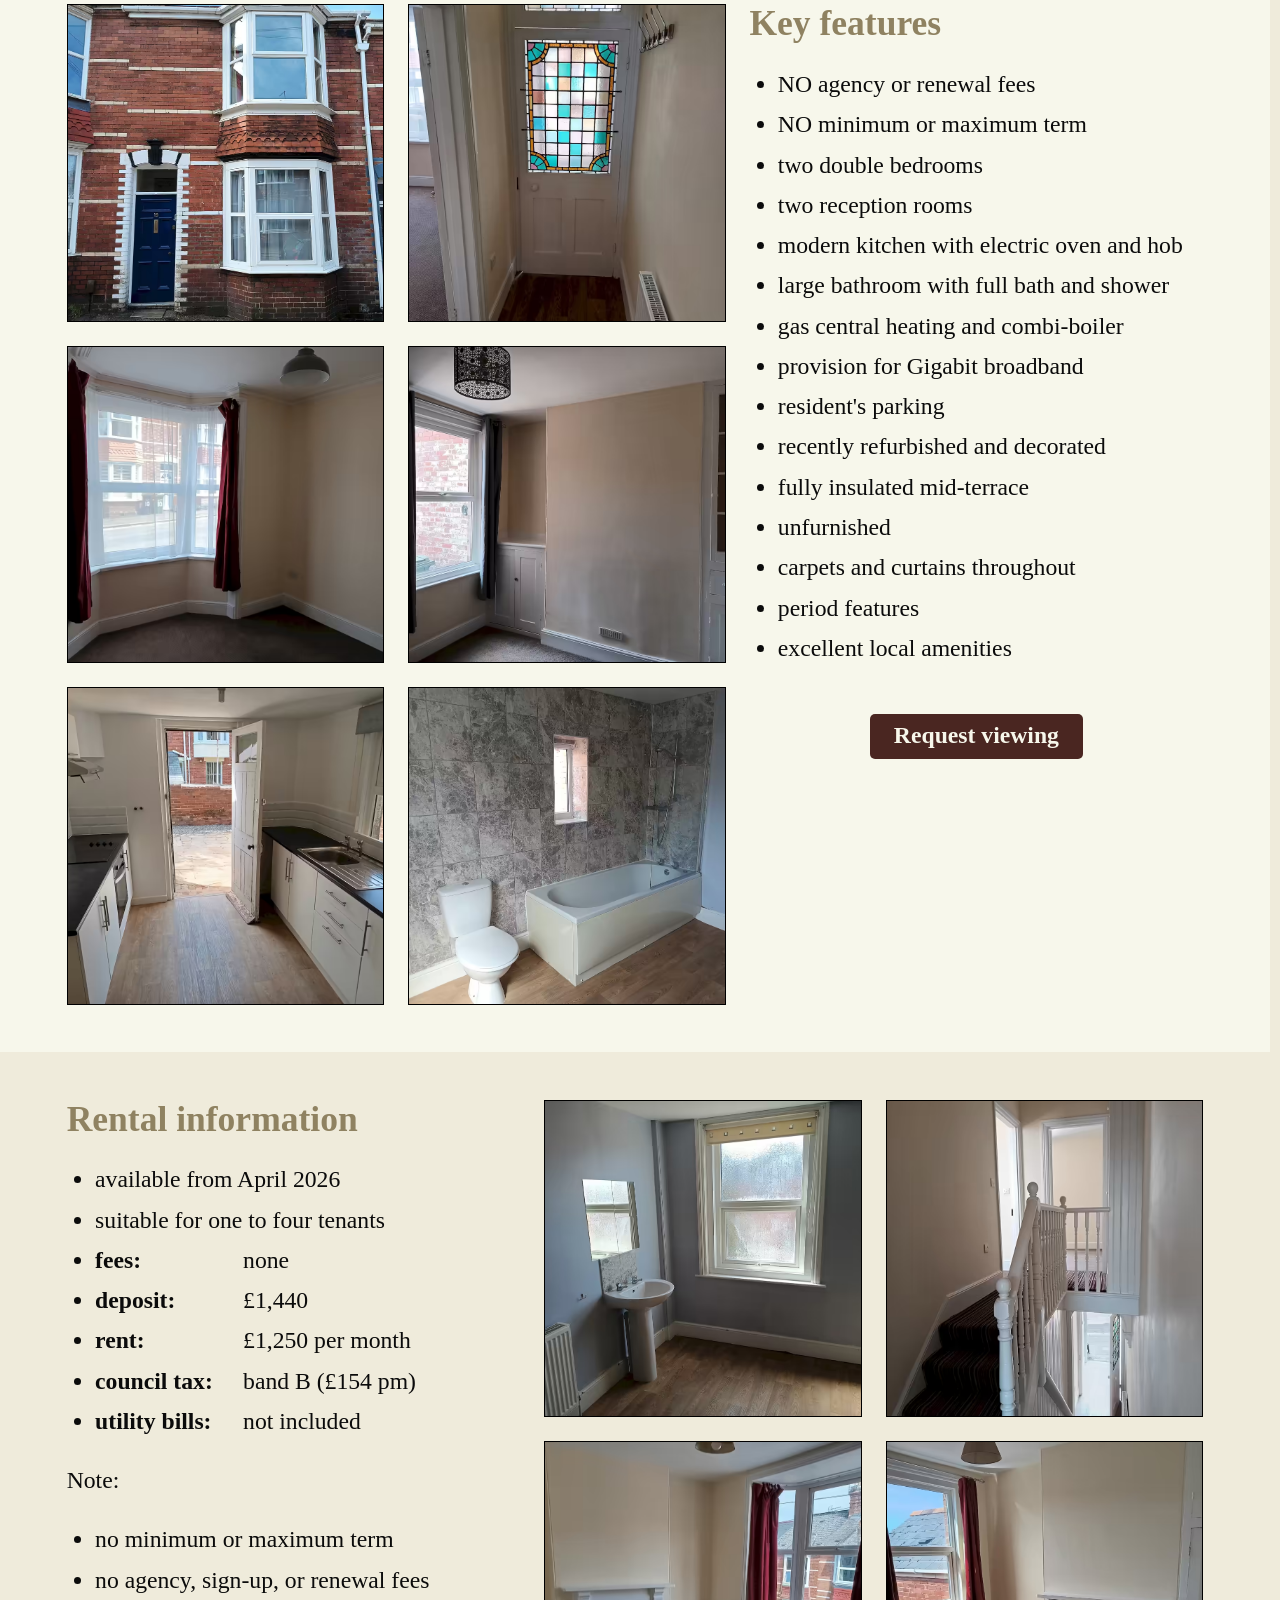
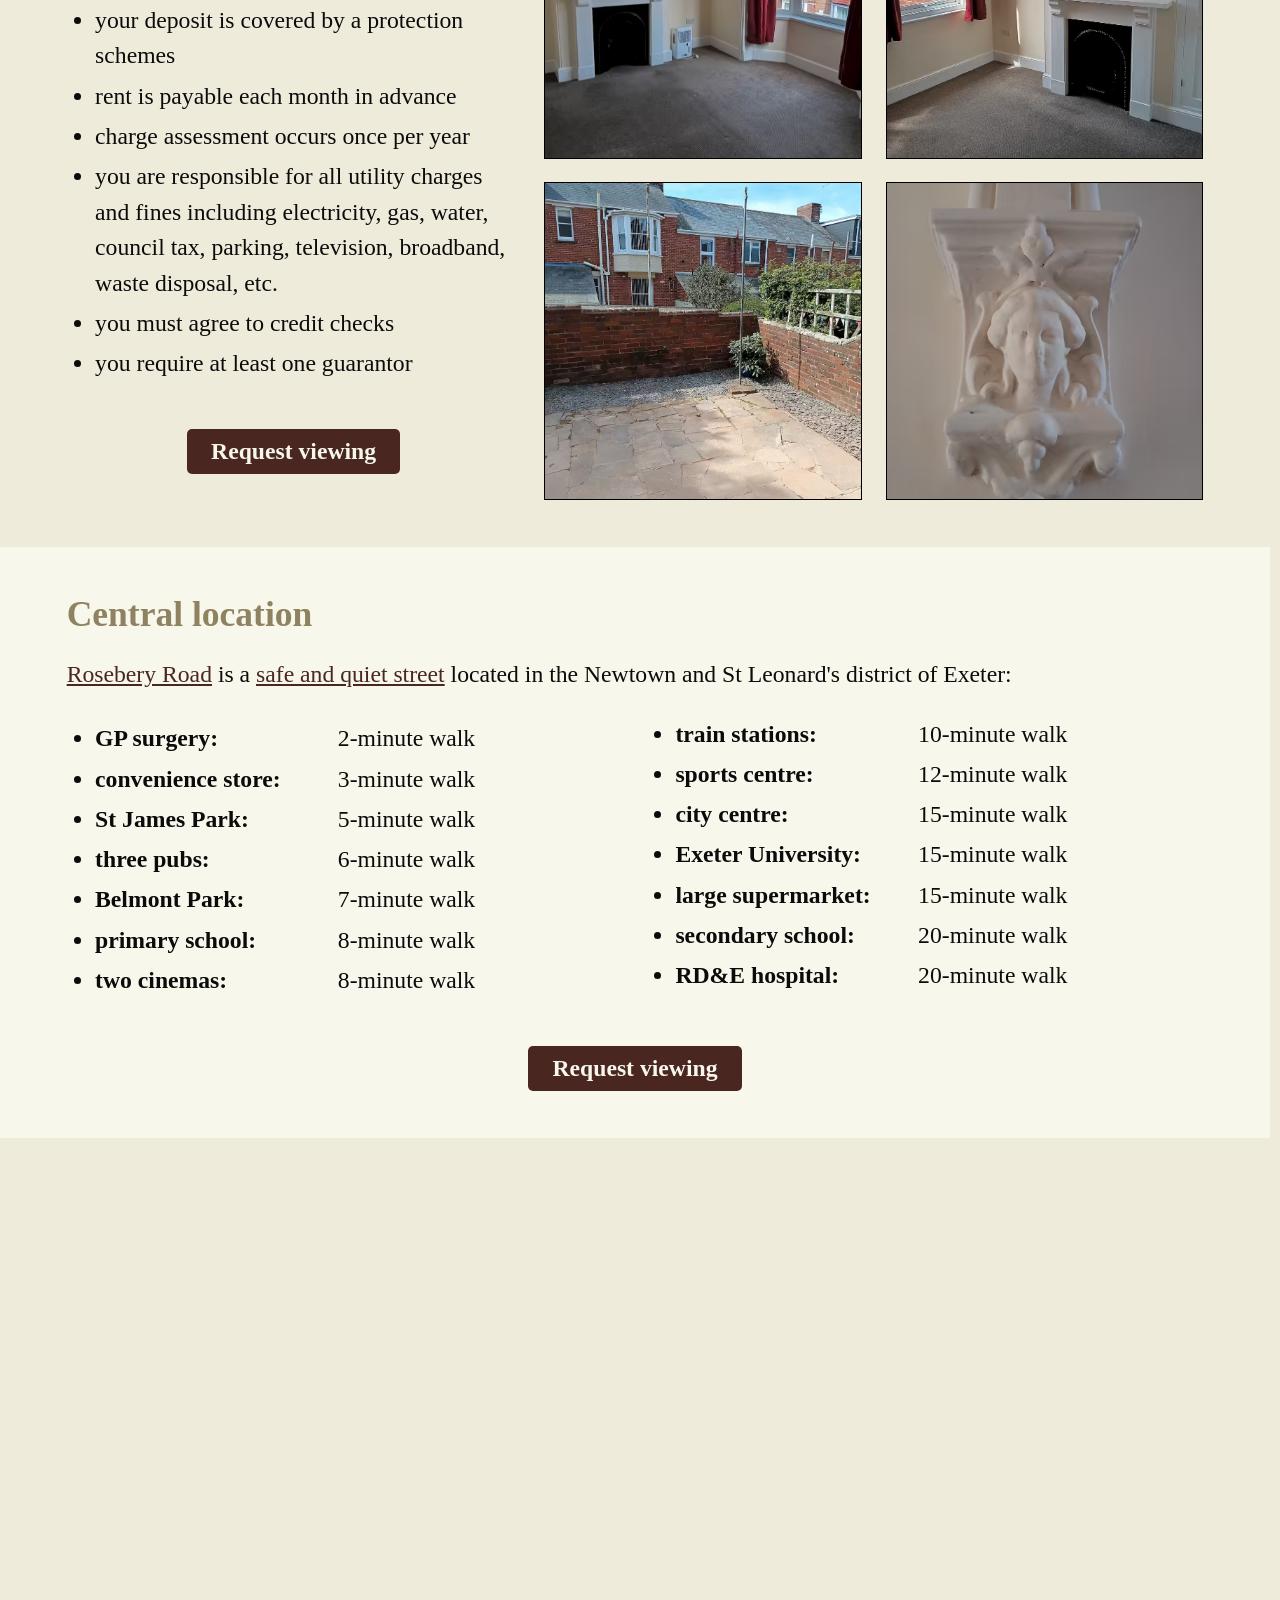
==== commit 6243ce79: "rent update" ====
--- a/site/index.html
+++ b/site/index.html
@@ -46,7 +46,7 @@
       <img src="image/19-rosebery-rd-01.avif" width="900" height="1200" alt="19 Rosebery Road, Exeter - front">
       <figcaption>
         2-bedroom Edwardian terraced home for rent
-        <span>Exeter city centre | &pound;1,200 per month | available April 2026</span>
+        <span>Exeter city centre | &pound;1,250 per month | available April 2026</span>
       </figcaption>
     </figure>
 
@@ -58,13 +58,13 @@
 
       <section>
         <h2>Property description</h2>
-        <p>19 Rosebery Road is a two-bedroom house for rent in central Exeter. The early 1900s character home is within walking distance of Exeter city centre, the RD&amp;E hospital, and Exeter University.</p>
+        <p>19 Rosebery Road is a two-bedroom house for rent in central Exeter. This early 1900s character home is within walking distance of Exeter city centre, the RD&amp;E hospital, and Exeter University.</p>
 
         <p>The period property is fully modernized with two double bedrooms, two reception rooms, a fitted kitchen, large bathroom, and rear yard.</p>
 
         <p>The home is available unfurnished and would suit one to four professional tenants. Note that you cannot rent rooms separately; houses of multiple occupancy (HMOs) are not permitted in the area.</p>
 
-        <p>The house is available from mid-April 2026.</p>
+        <p>The house is available from April 2026.</p>
 
         <p><a href="/" data-mto="info" class="button">Request viewing</a></p>
       </section>
@@ -118,11 +118,11 @@
         <h2>Rental information</h2>
 
         <ul class="features">
-          <li>available from mid-April 2026</li>
+          <li>available from April 2026</li>
           <li>suitable for one to four tenants</li>
           <li><strong>fees:</strong> none</li>
-          <li><strong>deposit:</strong> &pound;1,385</li>
-          <li><strong>rent:</strong> &pound;1,200 per month</li>
+          <li><strong>deposit:</strong> &pound;1,440</li>
+          <li><strong>rent:</strong> &pound;1,250 per month</li>
           <li><strong>council tax:</strong> band B (&pound;154 pm)</li>
           <li><strong>utility bills:</strong> not included</li>
         </ul>
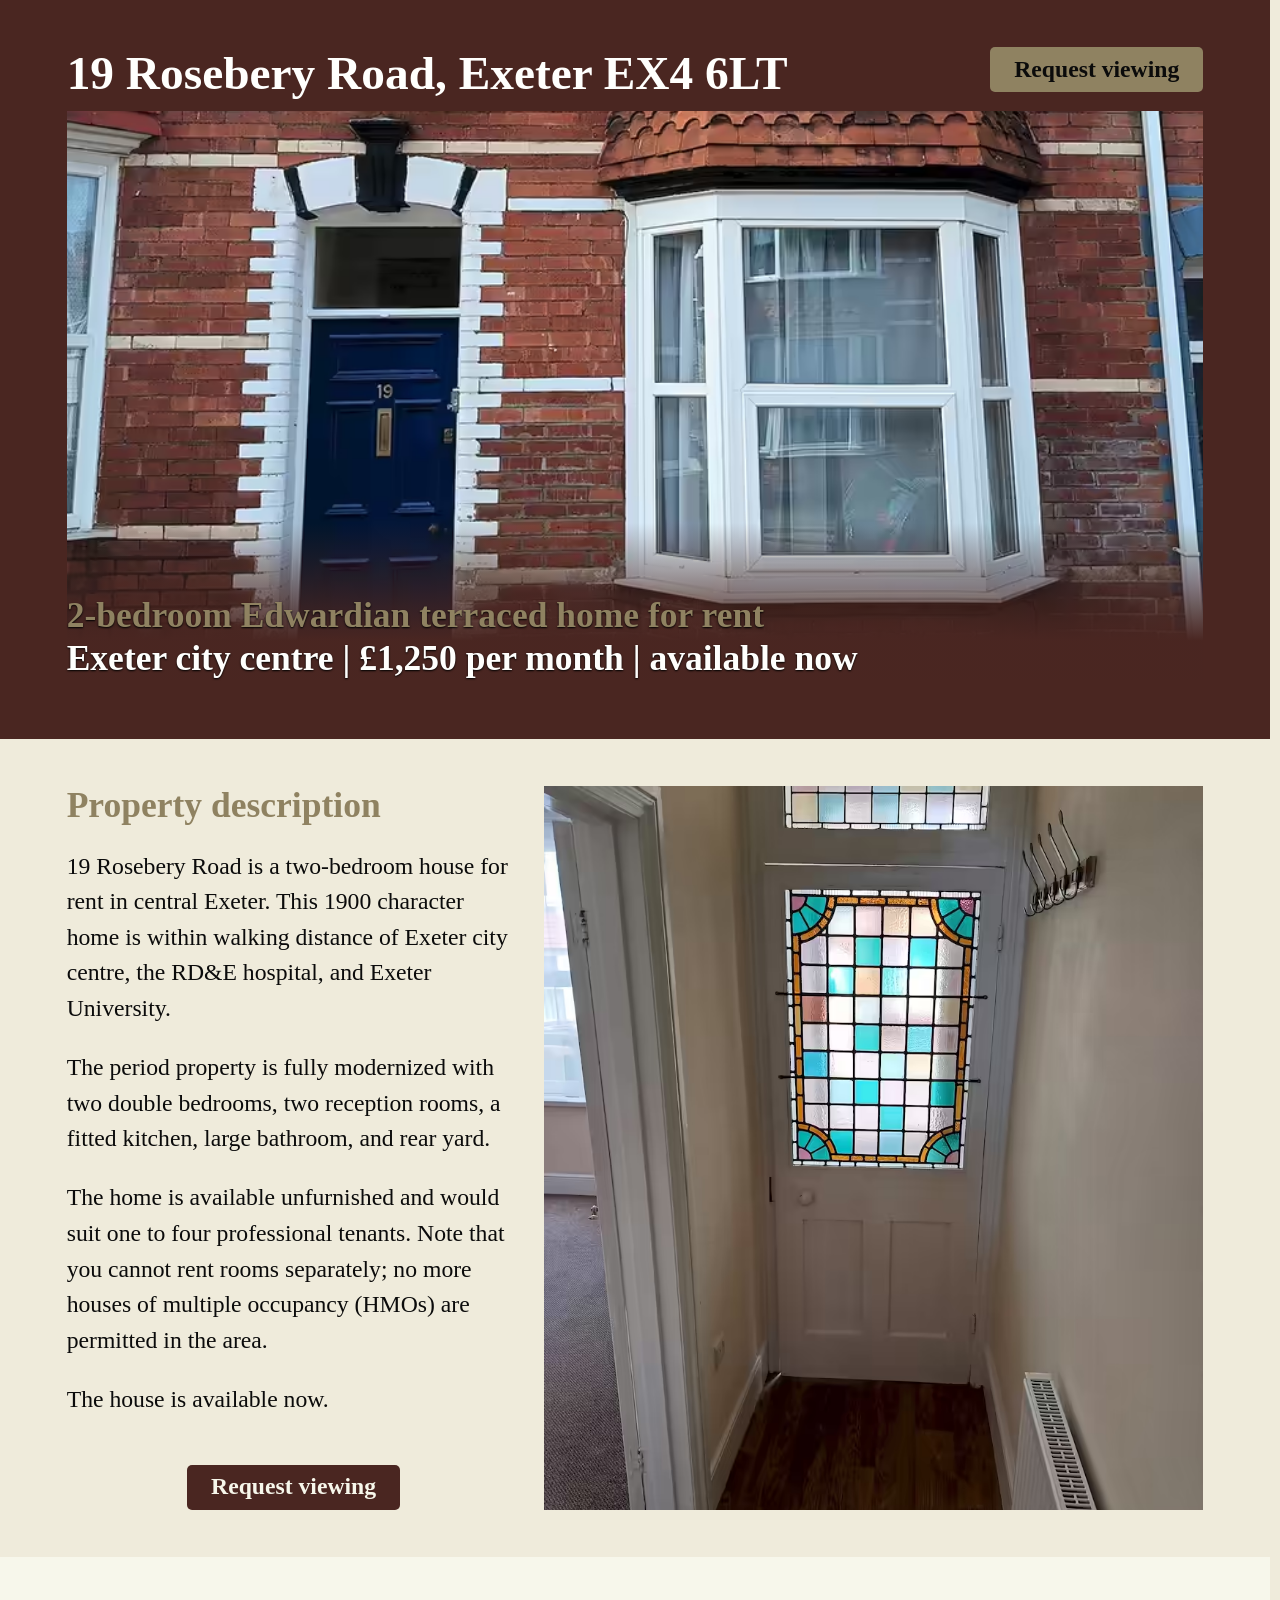
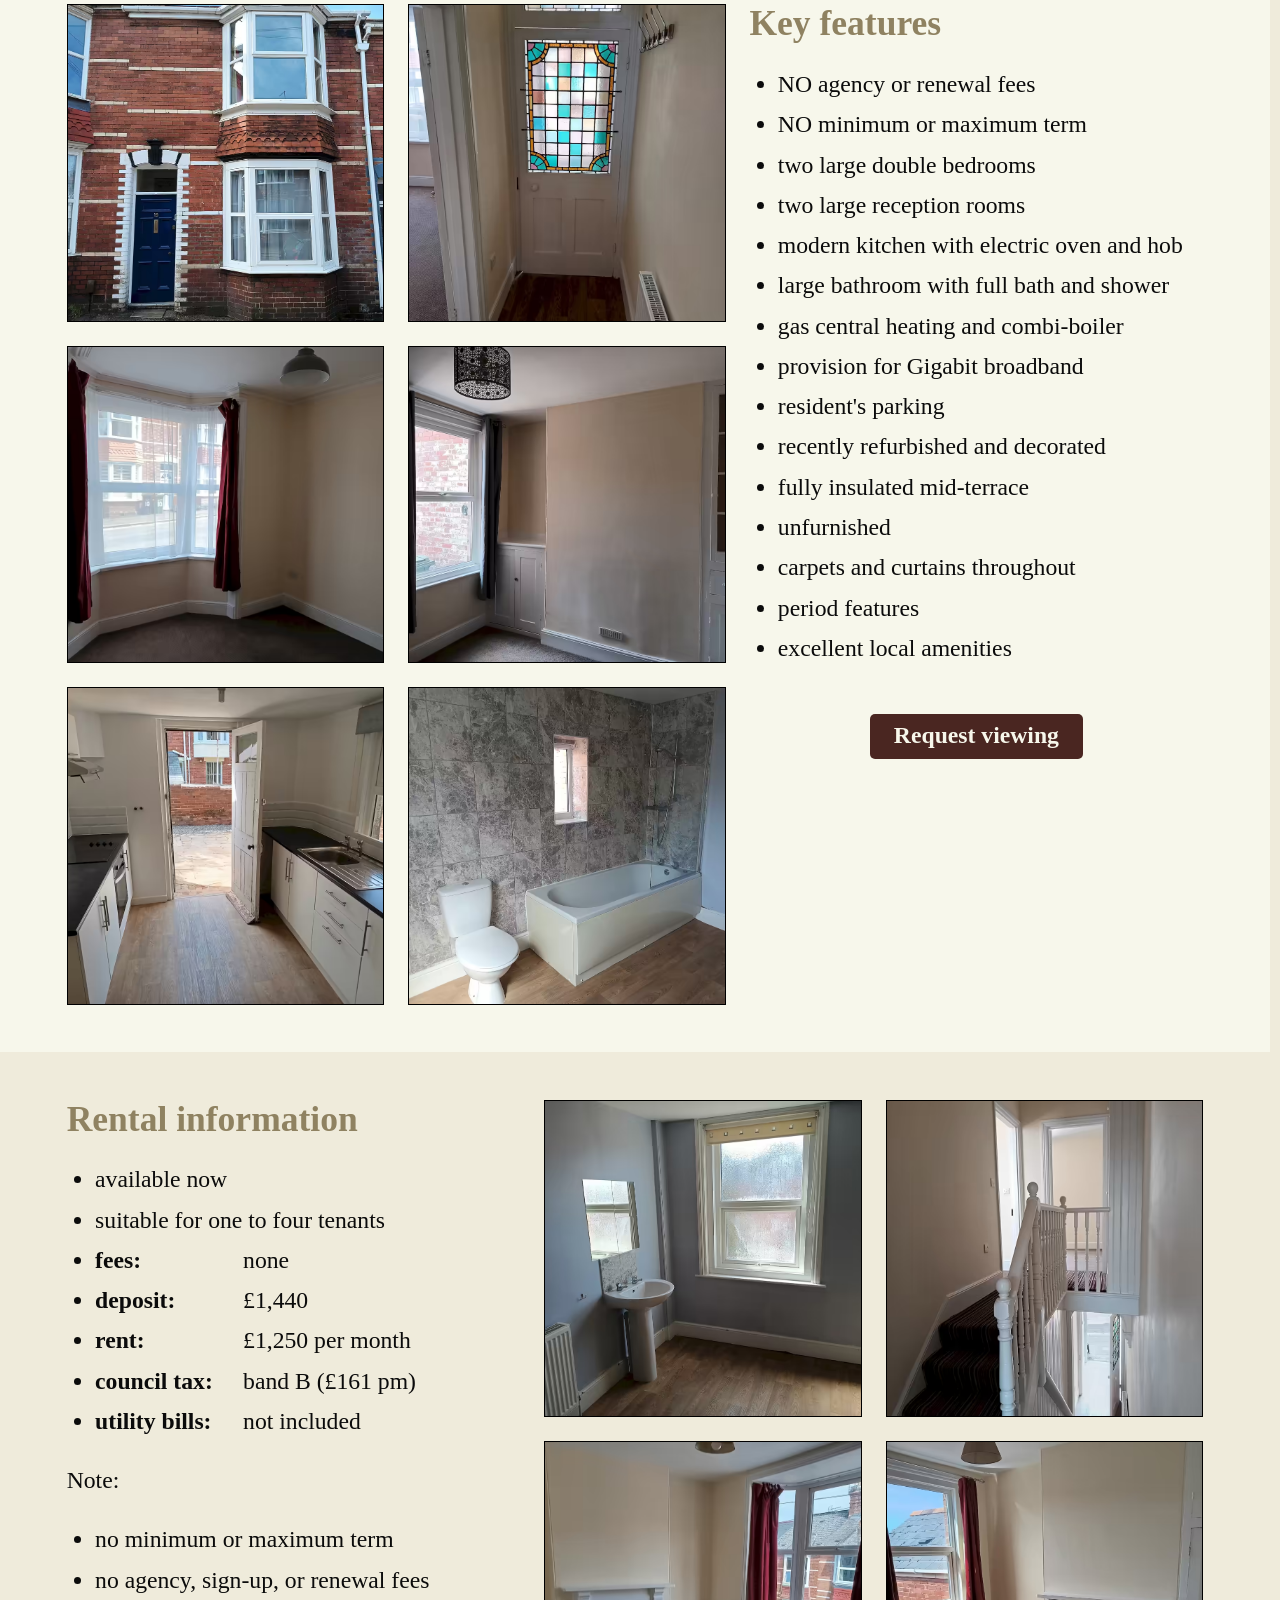
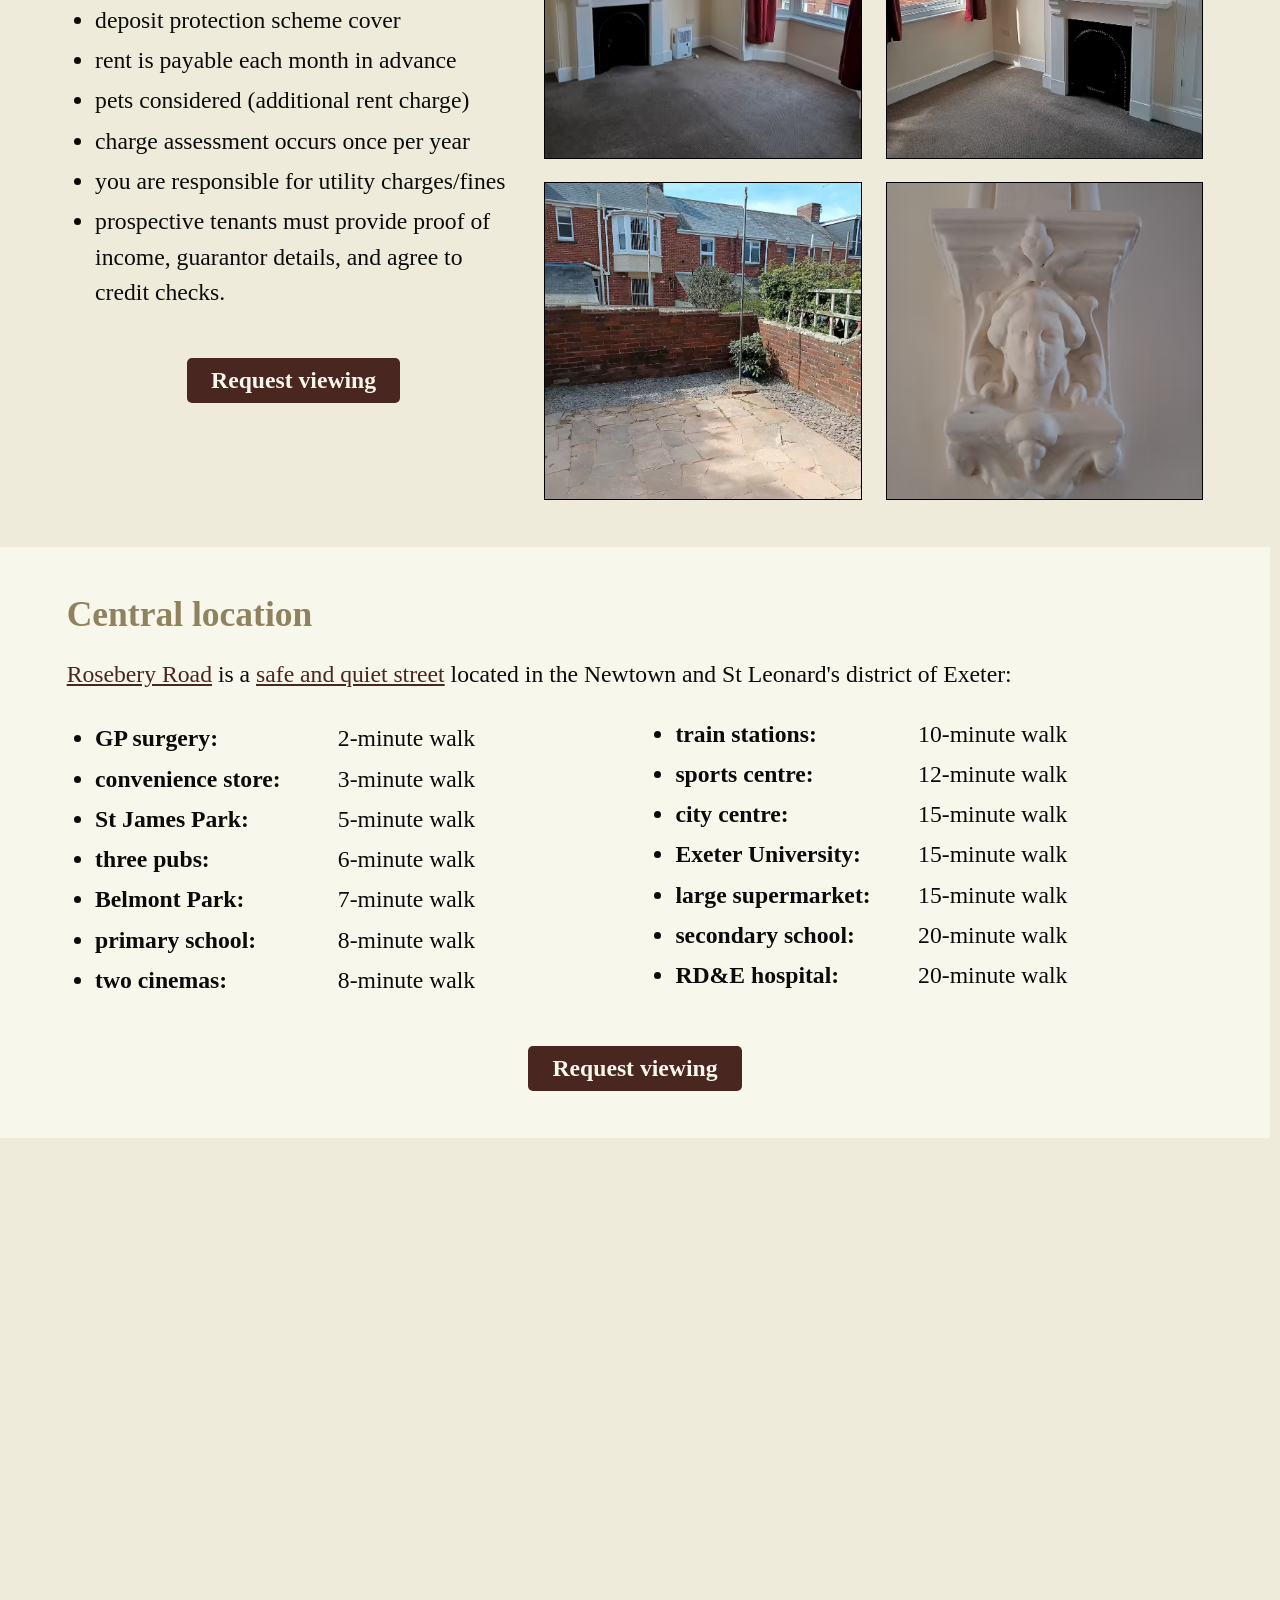
==== commit 4caefce0: "minor content update" ====
--- a/site/index.html
+++ b/site/index.html
@@ -6,7 +6,7 @@
 <meta name="viewport" content="width=device-width,initial-scale=1">
 
 <!-- CSP -->
-<meta http-equiv="Content-Security-Policy" content="default-src 'none';img-src 'self' data:;font-src 'self';style-src 'self';script-src 'self';frame-src https://www.google.com/ https://maps.google.com/;">
+<meta http-equiv="Content-Security-Policy" content="default-src 'none';img-src 'self' data:;font-src 'self';style-src 'self';script-src 'self';connect-src 'self';frame-src https://www.google.com/ https://maps.google.com/;">
 
 <!-- assets -->
 <link rel="stylesheet" href="main.css">
@@ -46,7 +46,7 @@
       <img src="image/19-rosebery-rd-01.avif" width="900" height="1200" alt="19 Rosebery Road, Exeter - front">
       <figcaption>
         2-bedroom Edwardian terraced home for rent
-        <span>Exeter city centre | &pound;1,250 per month | available April 2026</span>
+        <span>Exeter city centre | &pound;1,250 per month | available now</span>
       </figcaption>
     </figure>
 
@@ -58,13 +58,13 @@
 
       <section>
         <h2>Property description</h2>
-        <p>19 Rosebery Road is a two-bedroom house for rent in central Exeter. This early 1900s character home is within walking distance of Exeter city centre, the RD&amp;E hospital, and Exeter University.</p>
+        <p>19 Rosebery Road is a two-bedroom house for rent in central Exeter. This 1900 character home is within walking distance of Exeter city centre, the RD&amp;E hospital, and Exeter University.</p>
 
         <p>The period property is fully modernized with two double bedrooms, two reception rooms, a fitted kitchen, large bathroom, and rear yard.</p>
 
-        <p>The home is available unfurnished and would suit one to four professional tenants. Note that you cannot rent rooms separately; houses of multiple occupancy (HMOs) are not permitted in the area.</p>
+        <p>The home is available unfurnished and would suit one to four professional tenants. Note that you cannot rent rooms separately; no more houses of multiple occupancy (HMOs) are permitted in the area.</p>
 
-        <p>The house is available from April 2026.</p>
+        <p>The house is available now.</p>
 
         <p><a href="/" data-mto="info" class="button">Request viewing</a></p>
       </section>
@@ -81,8 +81,8 @@
         <ul class="features">
           <li>NO agency or renewal fees</li>
           <li>NO minimum or maximum term</li>
-          <li>two double bedrooms</li>
-          <li>two reception rooms</li>
+          <li>two large double bedrooms</li>
+          <li>two large reception rooms</li>
           <li>modern kitchen with electric oven and hob</li>
           <li>large bathroom with full bath and shower</li>
           <li>gas central heating and combi-boiler</li>
@@ -118,12 +118,12 @@
         <h2>Rental information</h2>
 
         <ul class="features">
-          <li>available from April 2026</li>
+          <li>available now</li>
           <li>suitable for one to four tenants</li>
           <li><strong>fees:</strong> none</li>
           <li><strong>deposit:</strong> &pound;1,440</li>
           <li><strong>rent:</strong> &pound;1,250 per month</li>
-          <li><strong>council tax:</strong> band B (&pound;154 pm)</li>
+          <li><strong>council tax:</strong> band B (&pound;161 pm)</li>
           <li><strong>utility bills:</strong> not included</li>
         </ul>
 
@@ -132,12 +132,12 @@
         <ul class="features">
           <li>no minimum or maximum term</li>
           <li>no agency, sign-up, or renewal fees</li>
-          <li>your deposit is covered by a protection schemes</li>
+          <li>deposit protection scheme cover</li>
           <li>rent is payable each month in advance</li>
+          <li>pets considered (additional rent charge)</li>
           <li>charge assessment occurs once per year</li>
-          <li>you are responsible for all utility charges and fines including electricity, gas, water, council tax, parking, television, broadband, waste disposal, etc.</li>
-          <li>you must agree to credit checks</li>
-          <li>you require at least one guarantor</li>
+          <li>you are responsible for utility charges/fines</li>
+          <li>prospective tenants must provide proof of income, guarantor details, and agree to credit checks.</li>
         </ul>
 
         <p><a href="/" data-mto="info" class="button">Request viewing</a></p>
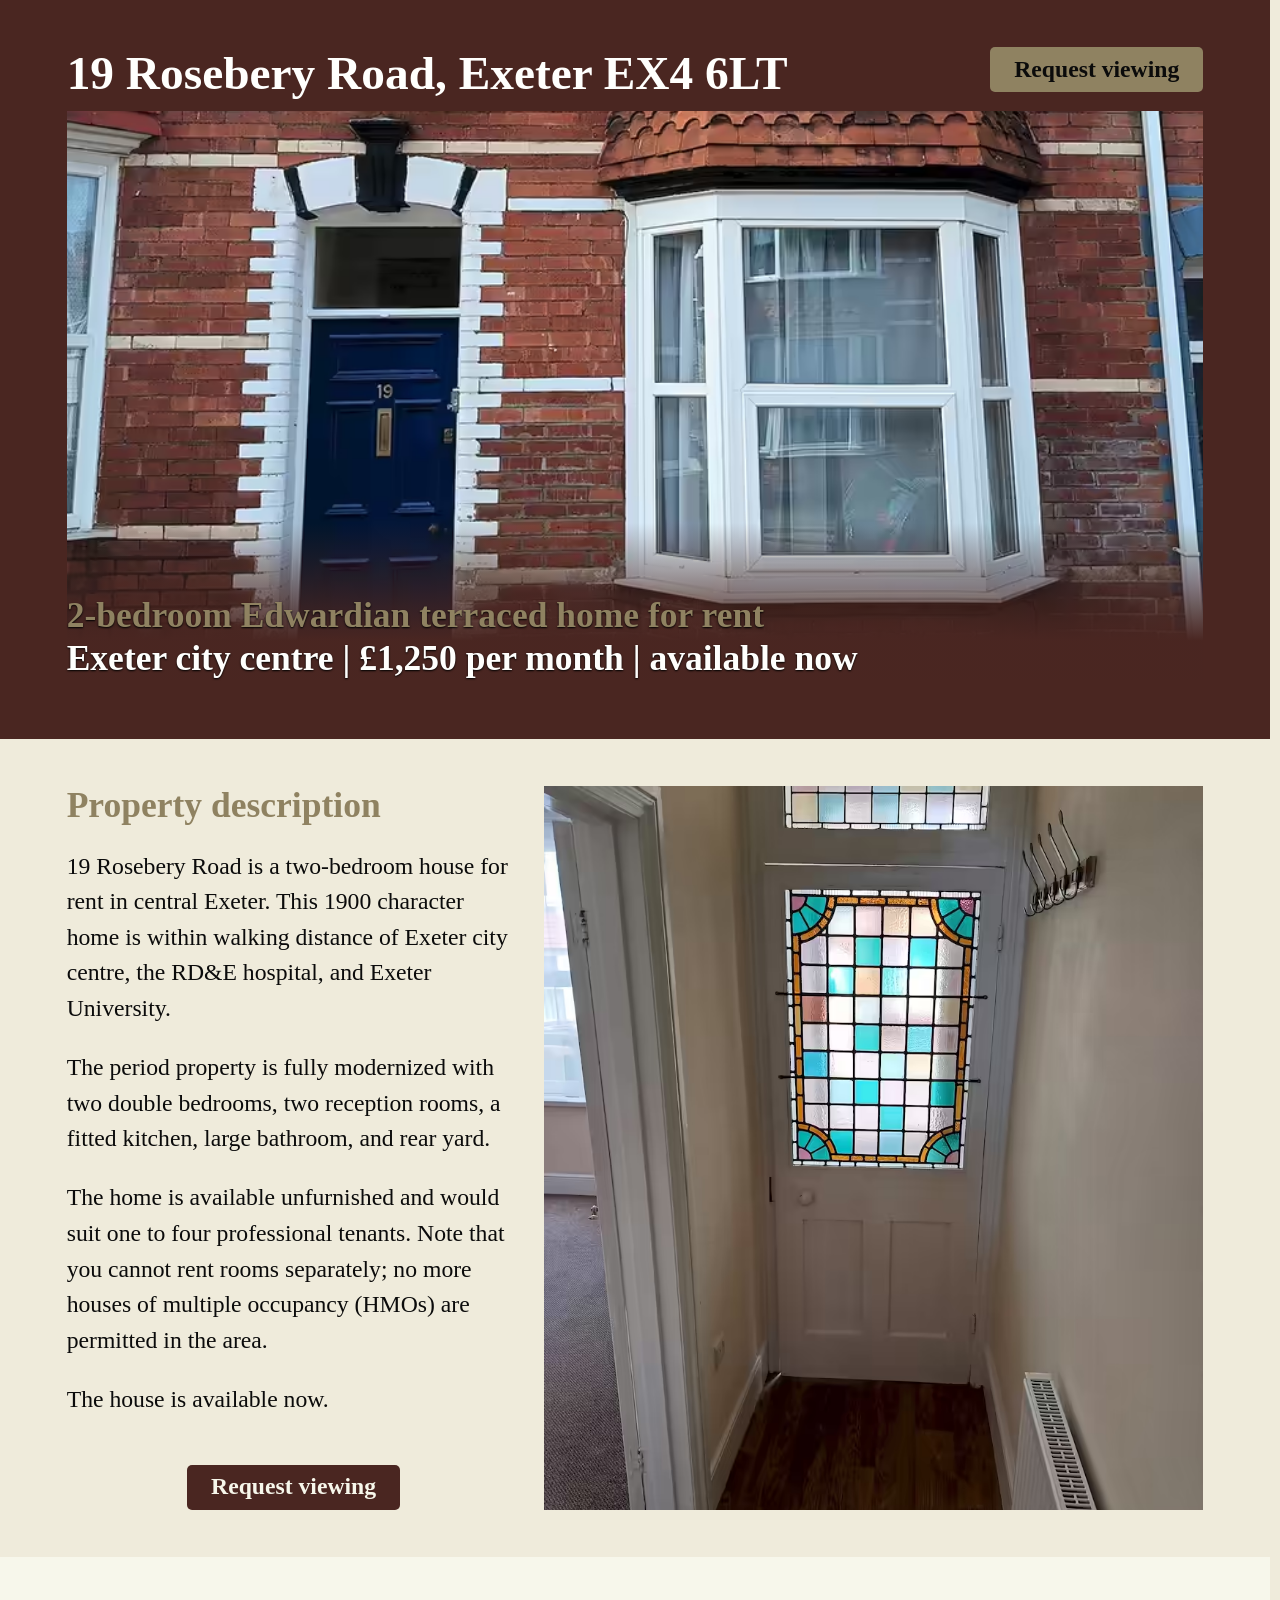
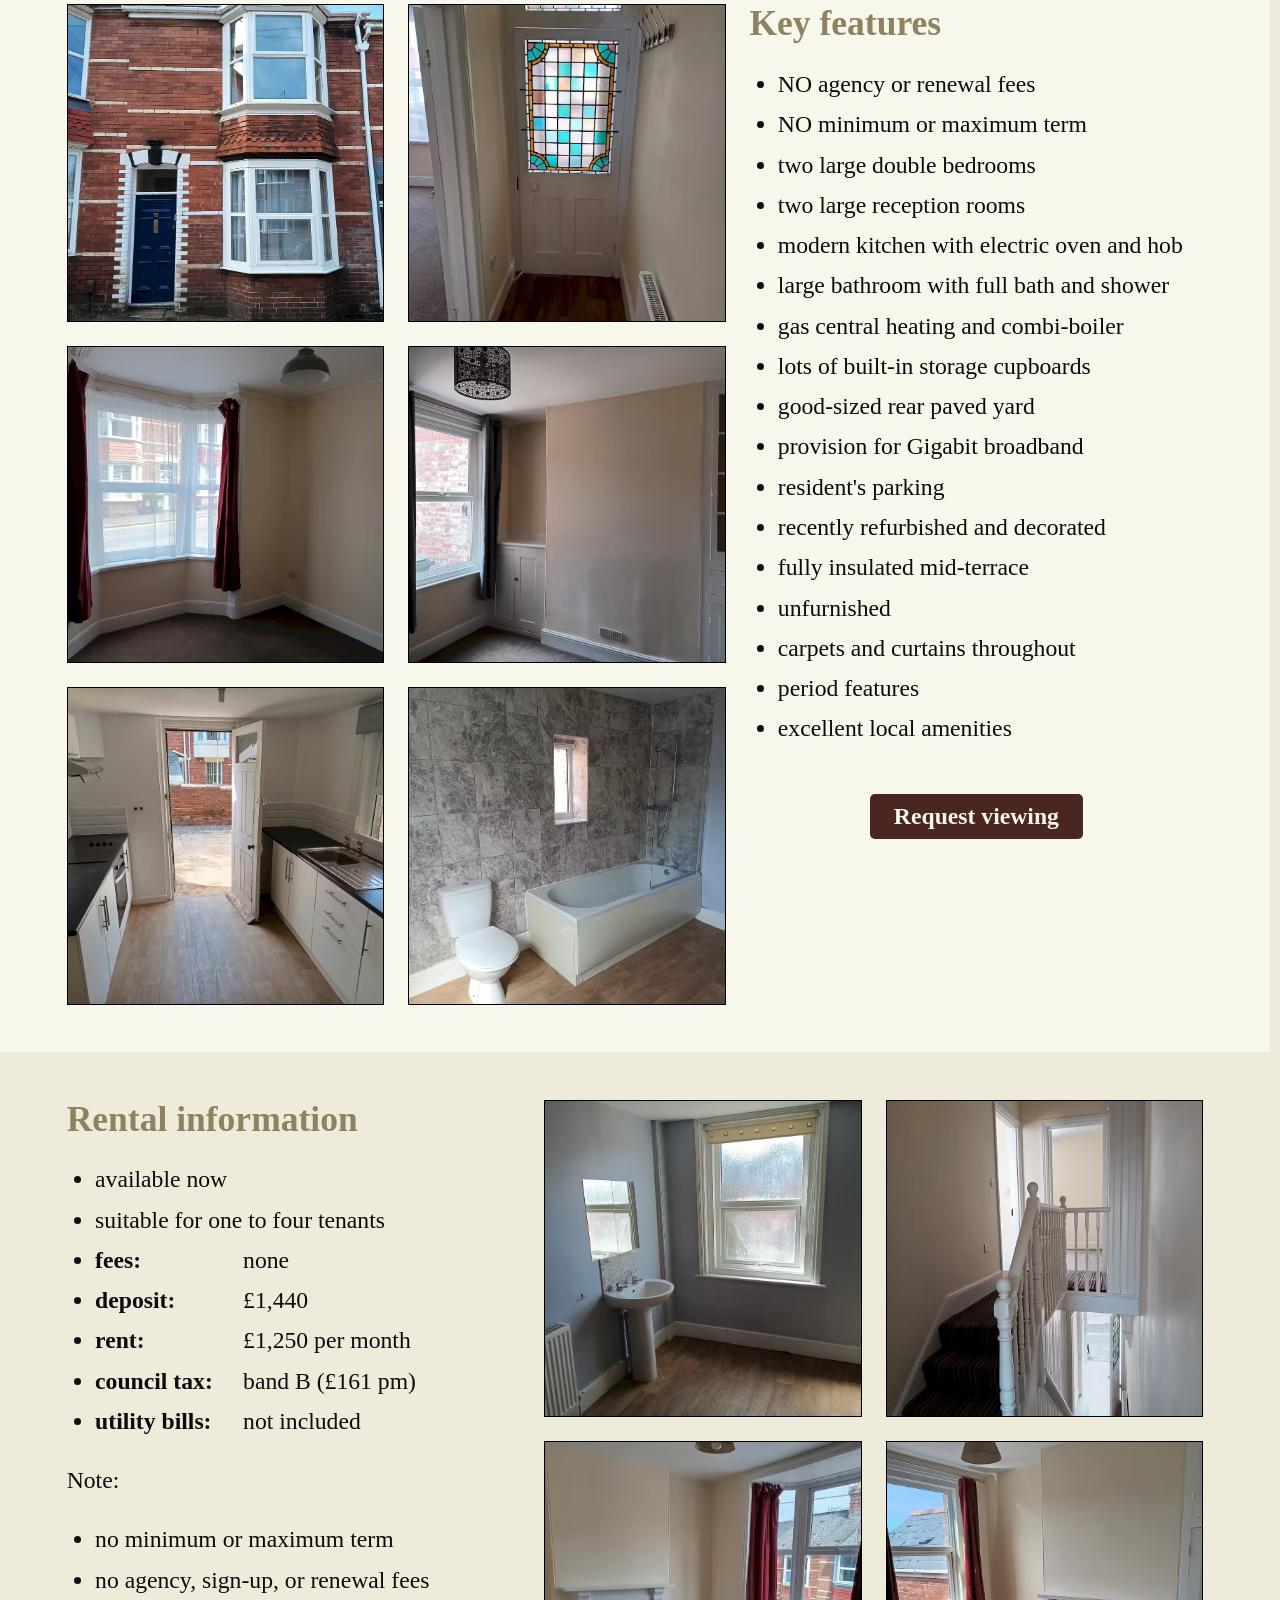
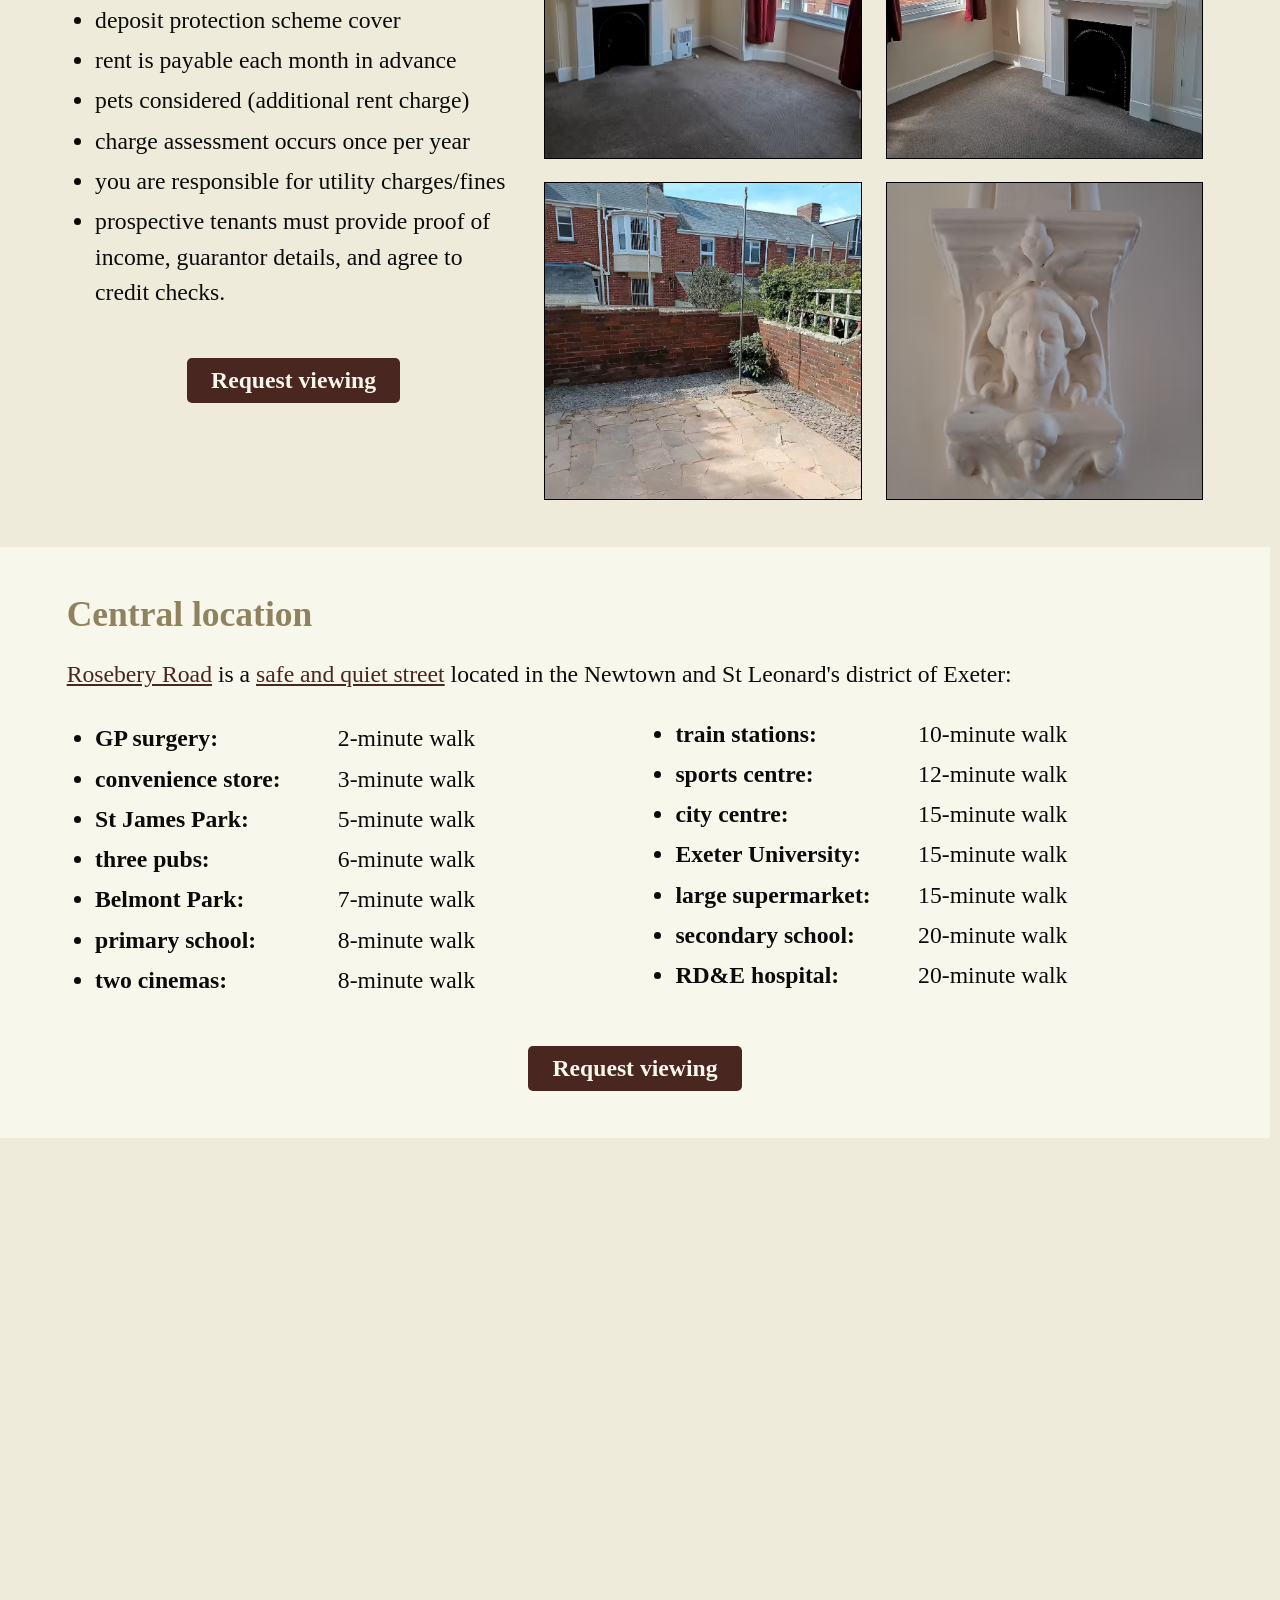
==== commit 517d775f: "minor content update" ====
--- a/site/index.html
+++ b/site/index.html
@@ -86,6 +86,8 @@
           <li>modern kitchen with electric oven and hob</li>
           <li>large bathroom with full bath and shower</li>
           <li>gas central heating and combi-boiler</li>
+          <li>lots of built-in storage cupboards</li>
+          <li>good-sized rear paved yard</li>
           <li>provision for Gigabit broadband</li>
           <li>resident's parking</li>
           <li>recently refurbished and decorated</li>
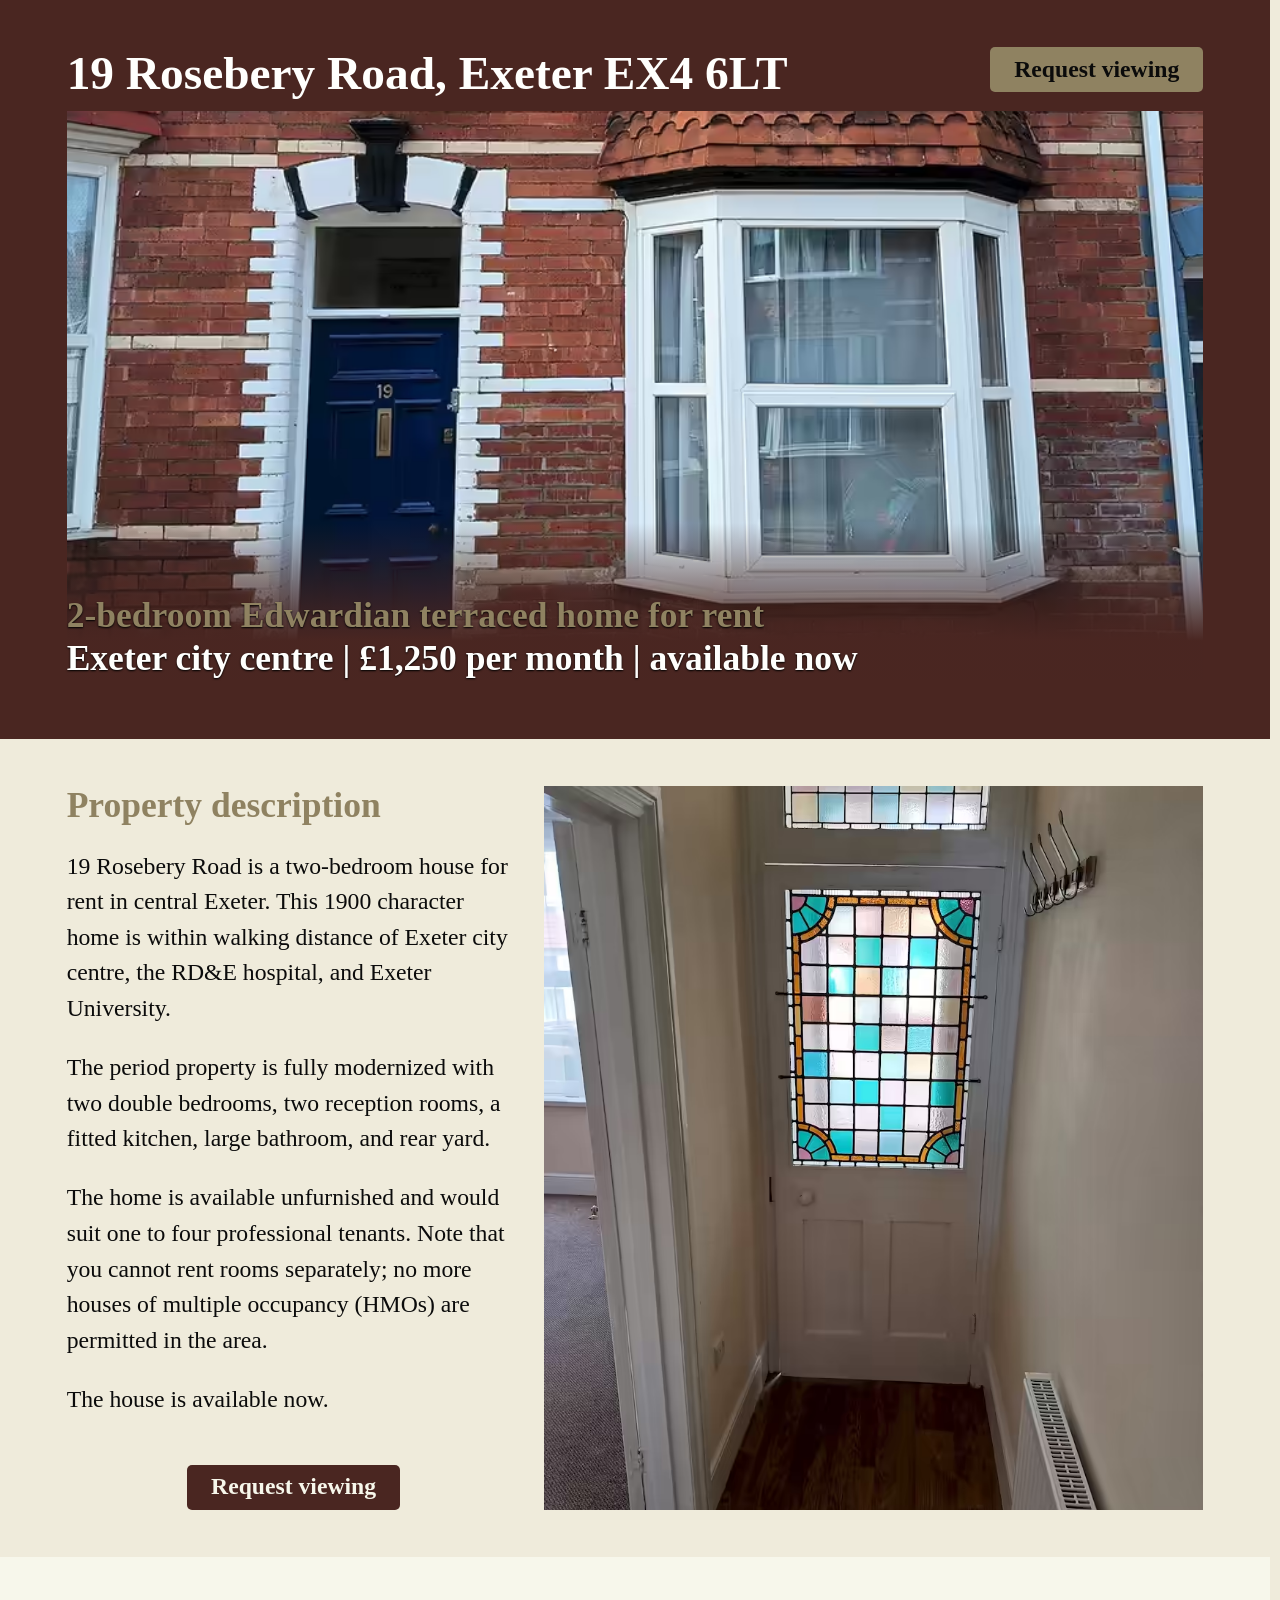
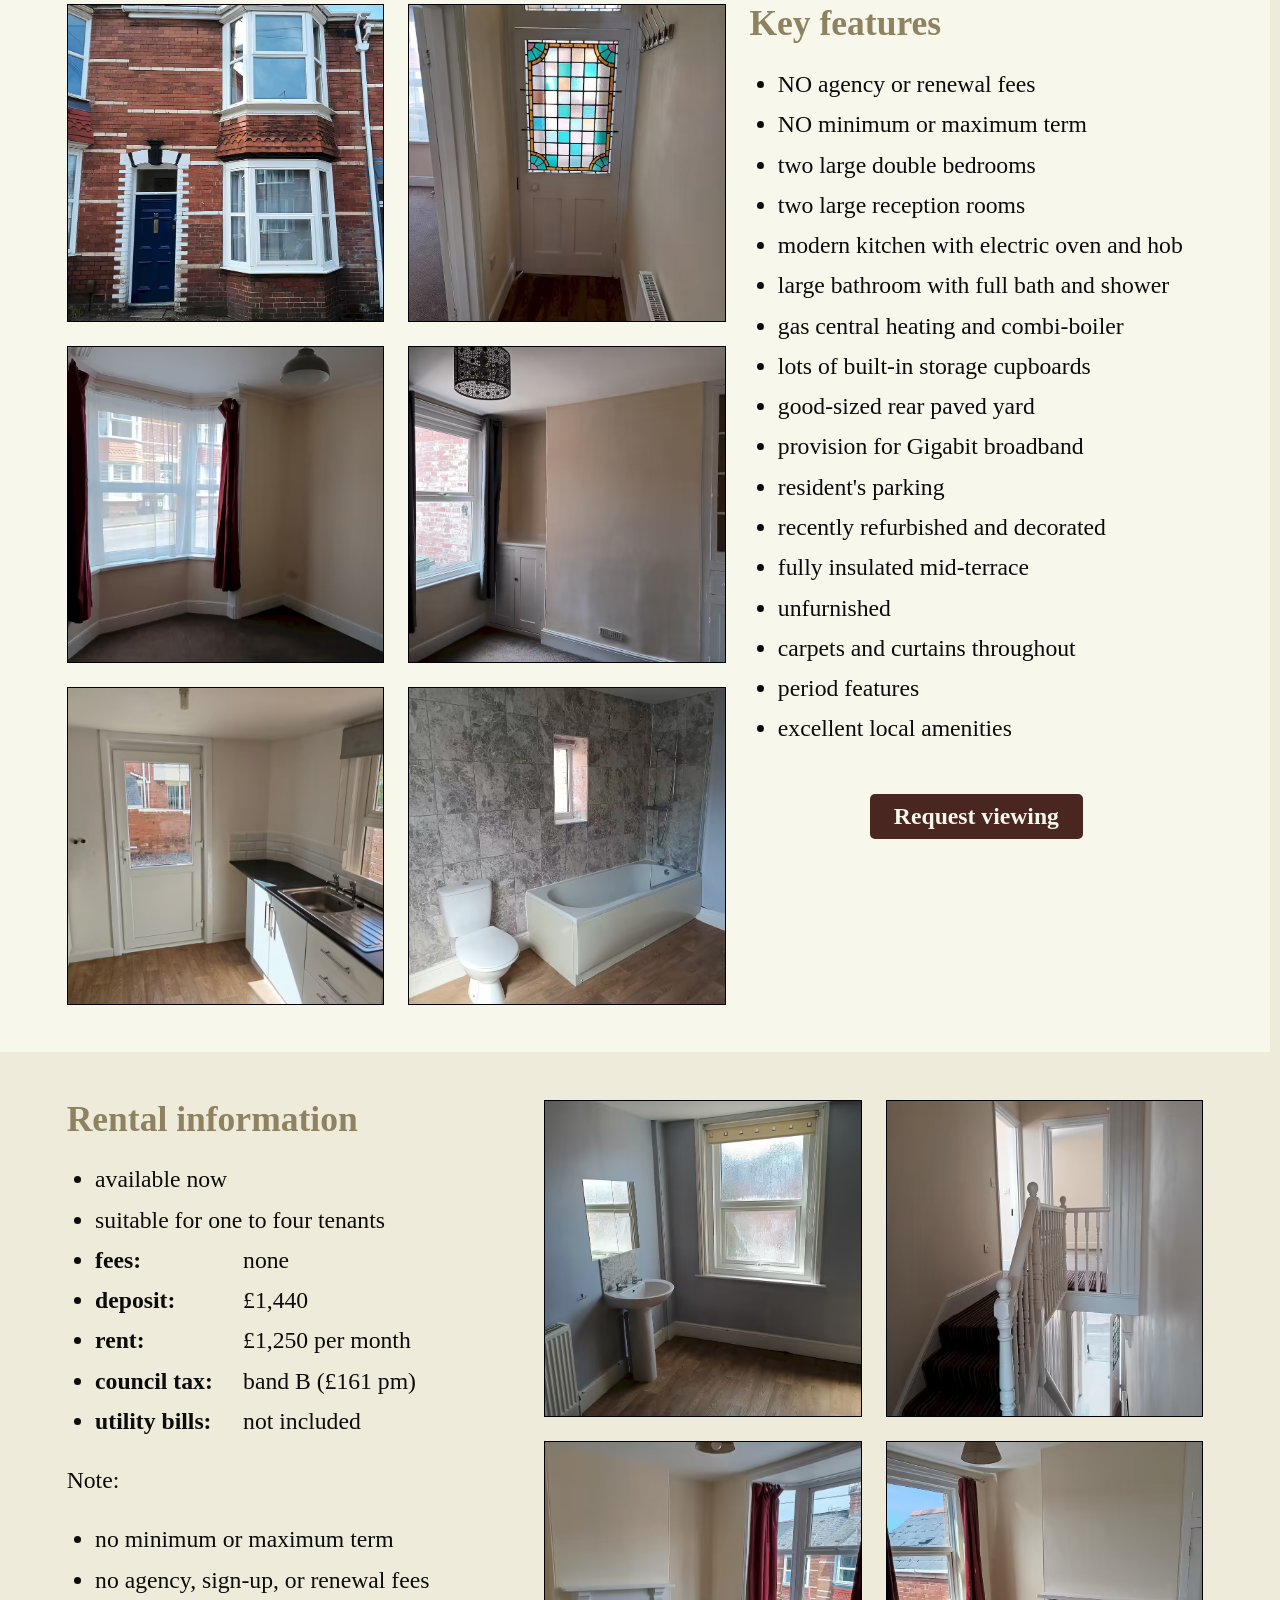
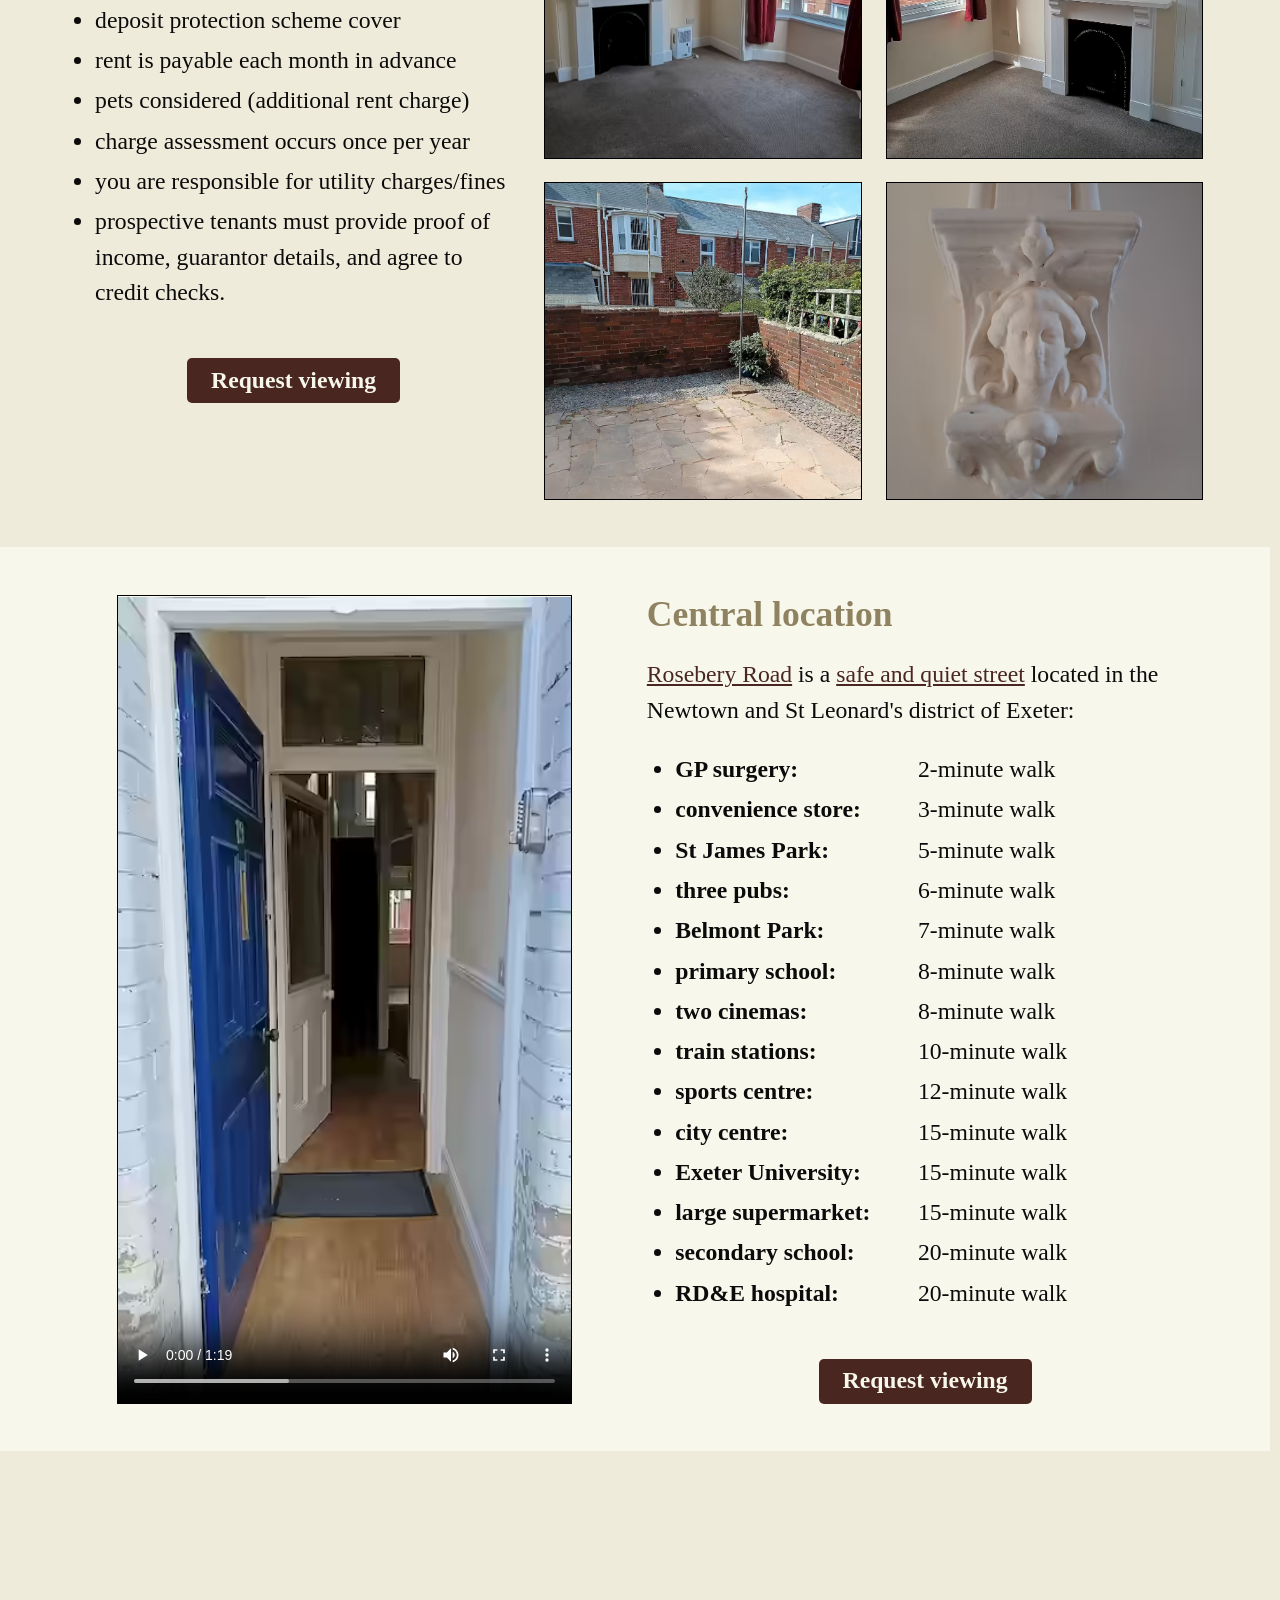
==== commit 41c680b0: "video" ====
--- a/site/index.html
+++ b/site/index.html
@@ -6,7 +6,7 @@
 <meta name="viewport" content="width=device-width,initial-scale=1">
 
 <!-- CSP -->
-<meta http-equiv="Content-Security-Policy" content="default-src 'none';img-src 'self' data:;font-src 'self';style-src 'self';script-src 'self';connect-src 'self';frame-src https://www.google.com/ https://maps.google.com/;">
+<meta http-equiv="Content-Security-Policy" content="default-src 'none';img-src 'self' data:;media-src 'self';font-src 'self';style-src 'self';script-src 'self';connect-src 'self';frame-src https://www.google.com/ https://maps.google.com/;">
 
 <!-- assets -->
 <link rel="stylesheet" href="main.css">
@@ -157,30 +157,40 @@
 
     </div></article>
 
-    <article class="alt"><div class="inner">
-
-      <h2>Central location</h2>
-
-      <p><a href="https://www.streetcheck.co.uk/postcode/ex46lt">Rosebery Road</a> is a <a href="https://www.streetcheck.co.uk/crime/ex46lt">safe and quiet street</a> located in the Newtown and St Leonard's district of Exeter:</p>
-
-      <ul class="features col">
-        <li><strong>GP surgery:</strong> 2-minute walk</li>
-        <li><strong>convenience store:</strong> 3-minute walk</li>
-        <li><strong>St James Park:</strong> 5-minute walk</li>
-        <li><strong>three pubs:</strong> 6-minute walk</li>
-        <li><strong>Belmont Park:</strong> 7-minute walk</li>
-        <li><strong>primary school:</strong> 8-minute walk</li>
-        <li><strong>two cinemas:</strong> 8-minute walk</li>
-        <li><strong>train stations:</strong> 10-minute walk</li>
-        <li><strong>sports centre:</strong> 12-minute walk</li>
-        <li><strong>city centre:</strong> 15-minute walk</li>
-        <li><strong>Exeter University:</strong> 15-minute walk</li>
-        <li><strong>large supermarket:</strong> 15-minute walk</li>
-        <li><strong>secondary school:</strong> 20-minute walk</li>
-        <li><strong>RD&amp;E hospital:</strong> 20-minute walk</li>
-      </ul>
-
-      <p><a href="/" data-mto="info" class="button">Request viewing</a></p>
+    <article class="alt"><div class="inner split">
+
+      <section>
+
+        <h2>Central location</h2>
+
+        <p><a href="https://www.streetcheck.co.uk/postcode/ex46lt">Rosebery Road</a> is a <a href="https://www.streetcheck.co.uk/crime/ex46lt">safe and quiet street</a> located in the Newtown and St Leonard's district of Exeter:</p>
+
+        <ul class="features walk">
+          <li><strong>GP surgery:</strong> 2-minute walk</li>
+          <li><strong>convenience store:</strong> 3-minute walk</li>
+          <li><strong>St James Park:</strong> 5-minute walk</li>
+          <li><strong>three pubs:</strong> 6-minute walk</li>
+          <li><strong>Belmont Park:</strong> 7-minute walk</li>
+          <li><strong>primary school:</strong> 8-minute walk</li>
+          <li><strong>two cinemas:</strong> 8-minute walk</li>
+          <li><strong>train stations:</strong> 10-minute walk</li>
+          <li><strong>sports centre:</strong> 12-minute walk</li>
+          <li><strong>city centre:</strong> 15-minute walk</li>
+          <li><strong>Exeter University:</strong> 15-minute walk</li>
+          <li><strong>large supermarket:</strong> 15-minute walk</li>
+          <li><strong>secondary school:</strong> 20-minute walk</li>
+          <li><strong>RD&amp;E hospital:</strong> 20-minute walk</li>
+        </ul>
+
+        <p><a href="/" data-mto="info" class="button">Request viewing</a></p>
+
+      </section>
+
+      <section>
+        <video controls poster="video/2026-rosebery.avif" width="360" height="640" loading="lazy" preload="metadata">
+          <source src="video/2026-rosebery.av1.mp4" type="video/mp4;codecs=av01.0.05M.08,opus">
+        </video>
+      </section>
 
     </div></article>
 
--- a/site/main.css
+++ b/site/main.css
@@ -56,6 +56,10 @@
   color: var(--colf1);
 }
 
+.sections h2 {
+  margin-block-start: 2em;
+}
+
 p {
   margin-block-start: 1em;
 }
@@ -98,6 +102,17 @@
 
 .alt .split {
   flex-direction: row-reverse;
+}
+
+video {
+  display: block;
+  aspect-ratio: 9/16;
+  inline-size: auto;
+  max-inline-size: 100%;
+  block-size: 100%;
+  max-block-size: 95vb;
+  margin-inline: auto;
+  border: 1px solid #000;
 }
 
 iframe {
@@ -138,23 +153,20 @@
   }
 
   strong {
-    display: inline-block;
-    inline-size: 6em;
-  }
-
-}
-
-.features.col {
-
-  columns: 2 20em;
-
-  strong {
     display: block;
-    inline-size: 10em;
-
-    @media (width > 400px) {
+  }
+
+  @media (width > 400px) {
+
+    strong {
       display: inline-block;
-    }
+      inline-size: 6em;
+    }
+
+    &.walk strong {
+      inline-size: 10em;
+    }
+
   }
 
 }
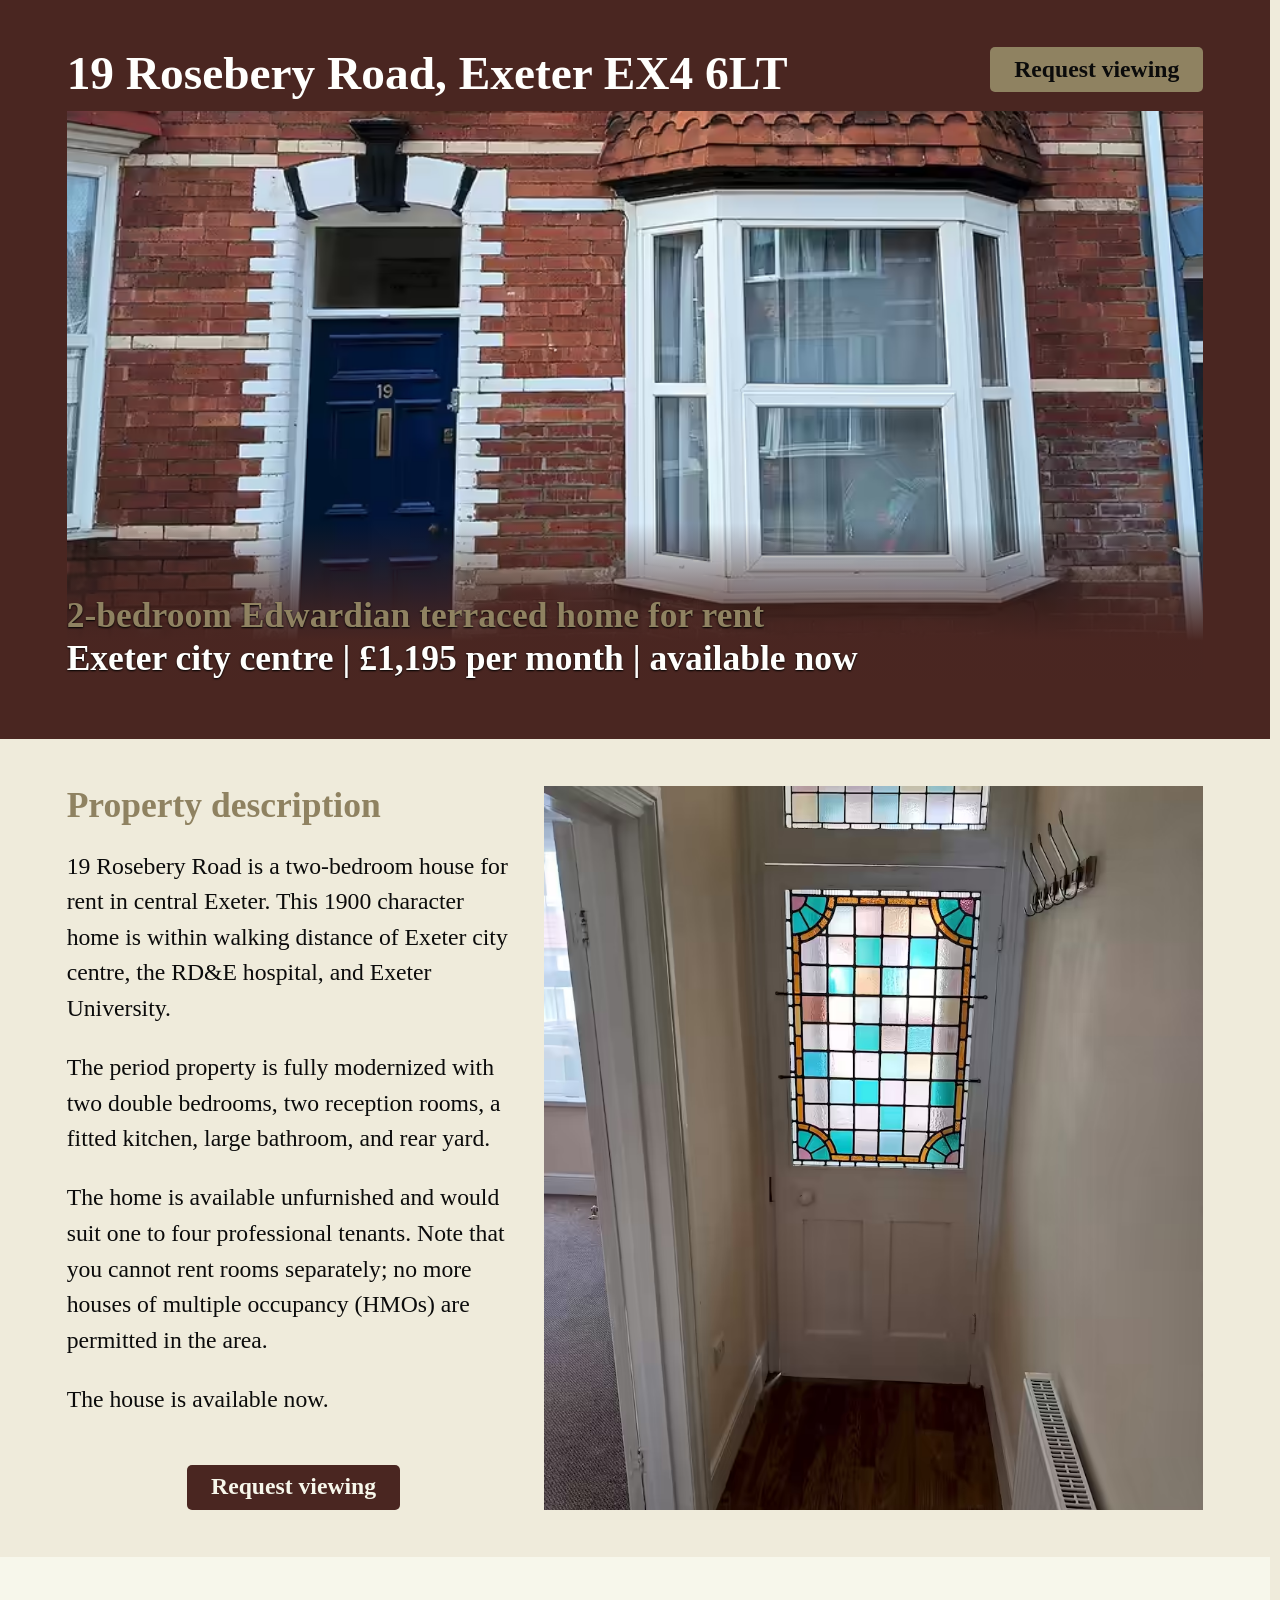
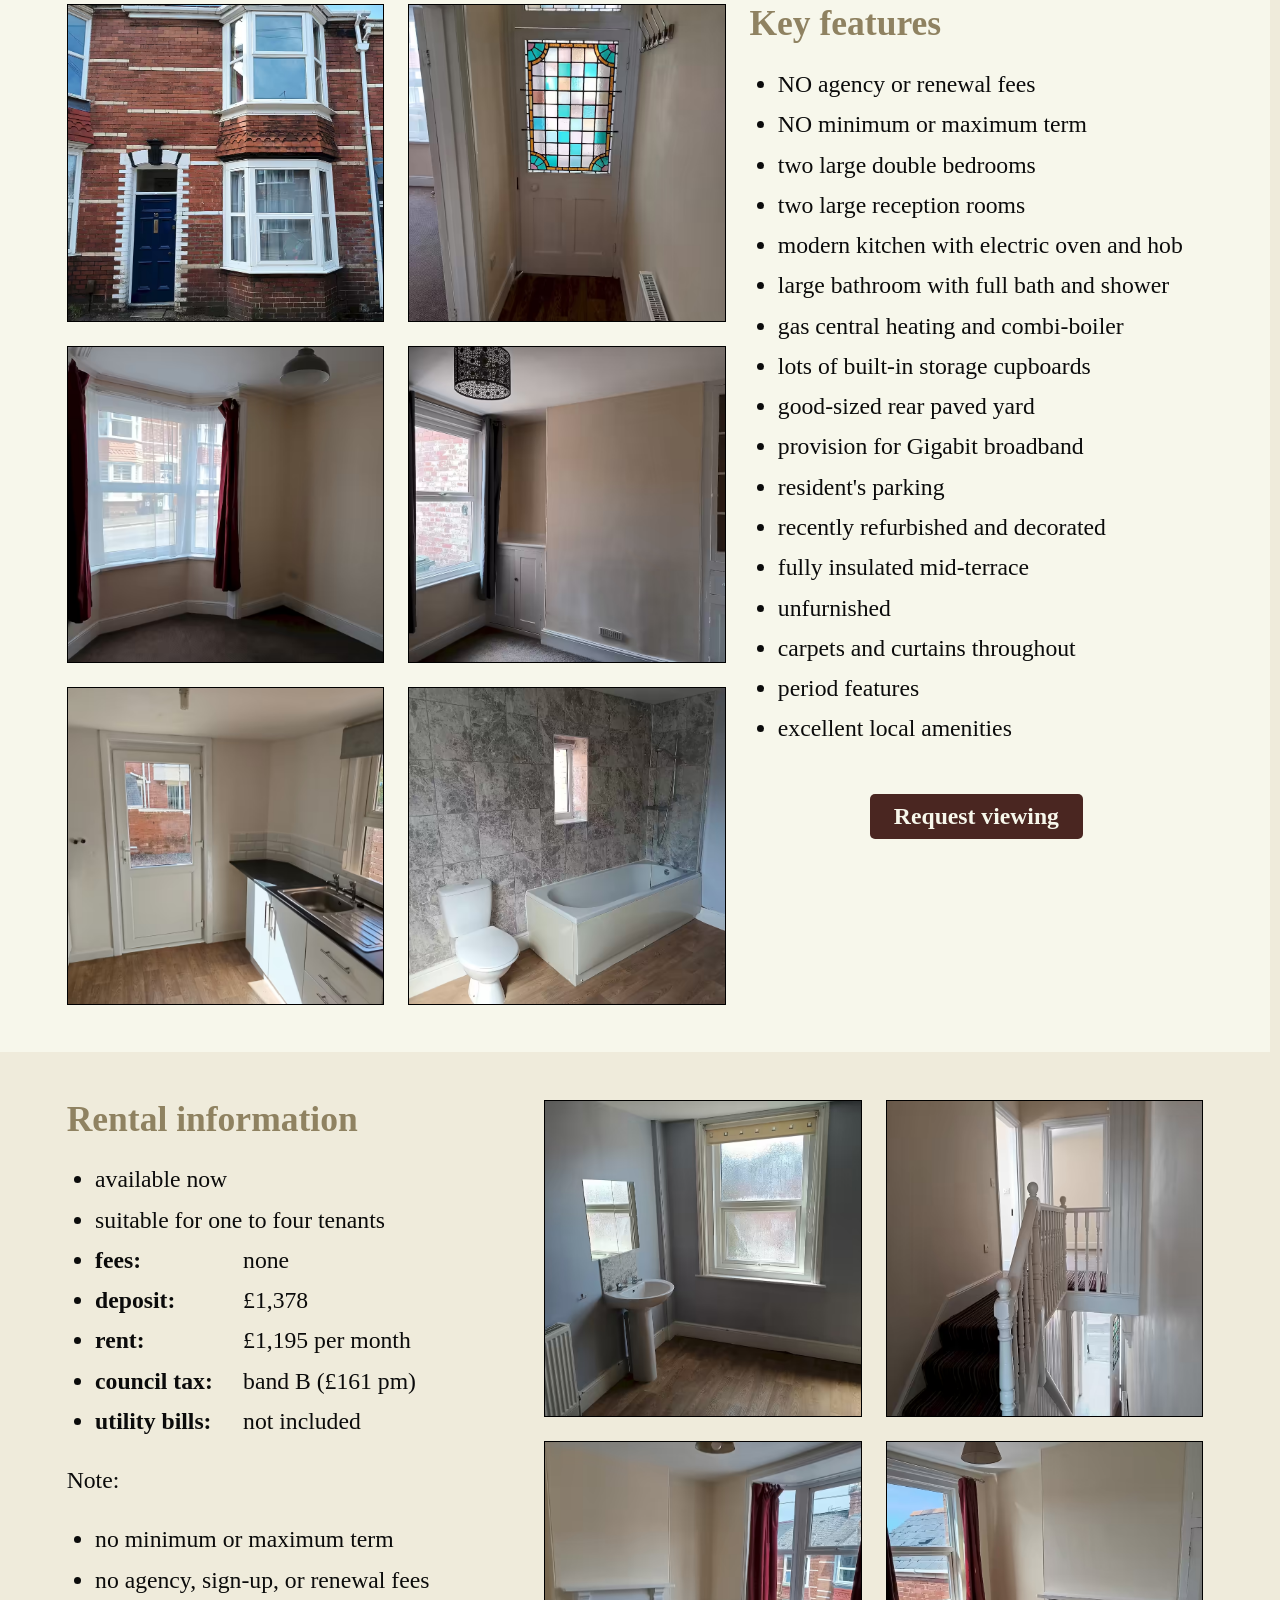
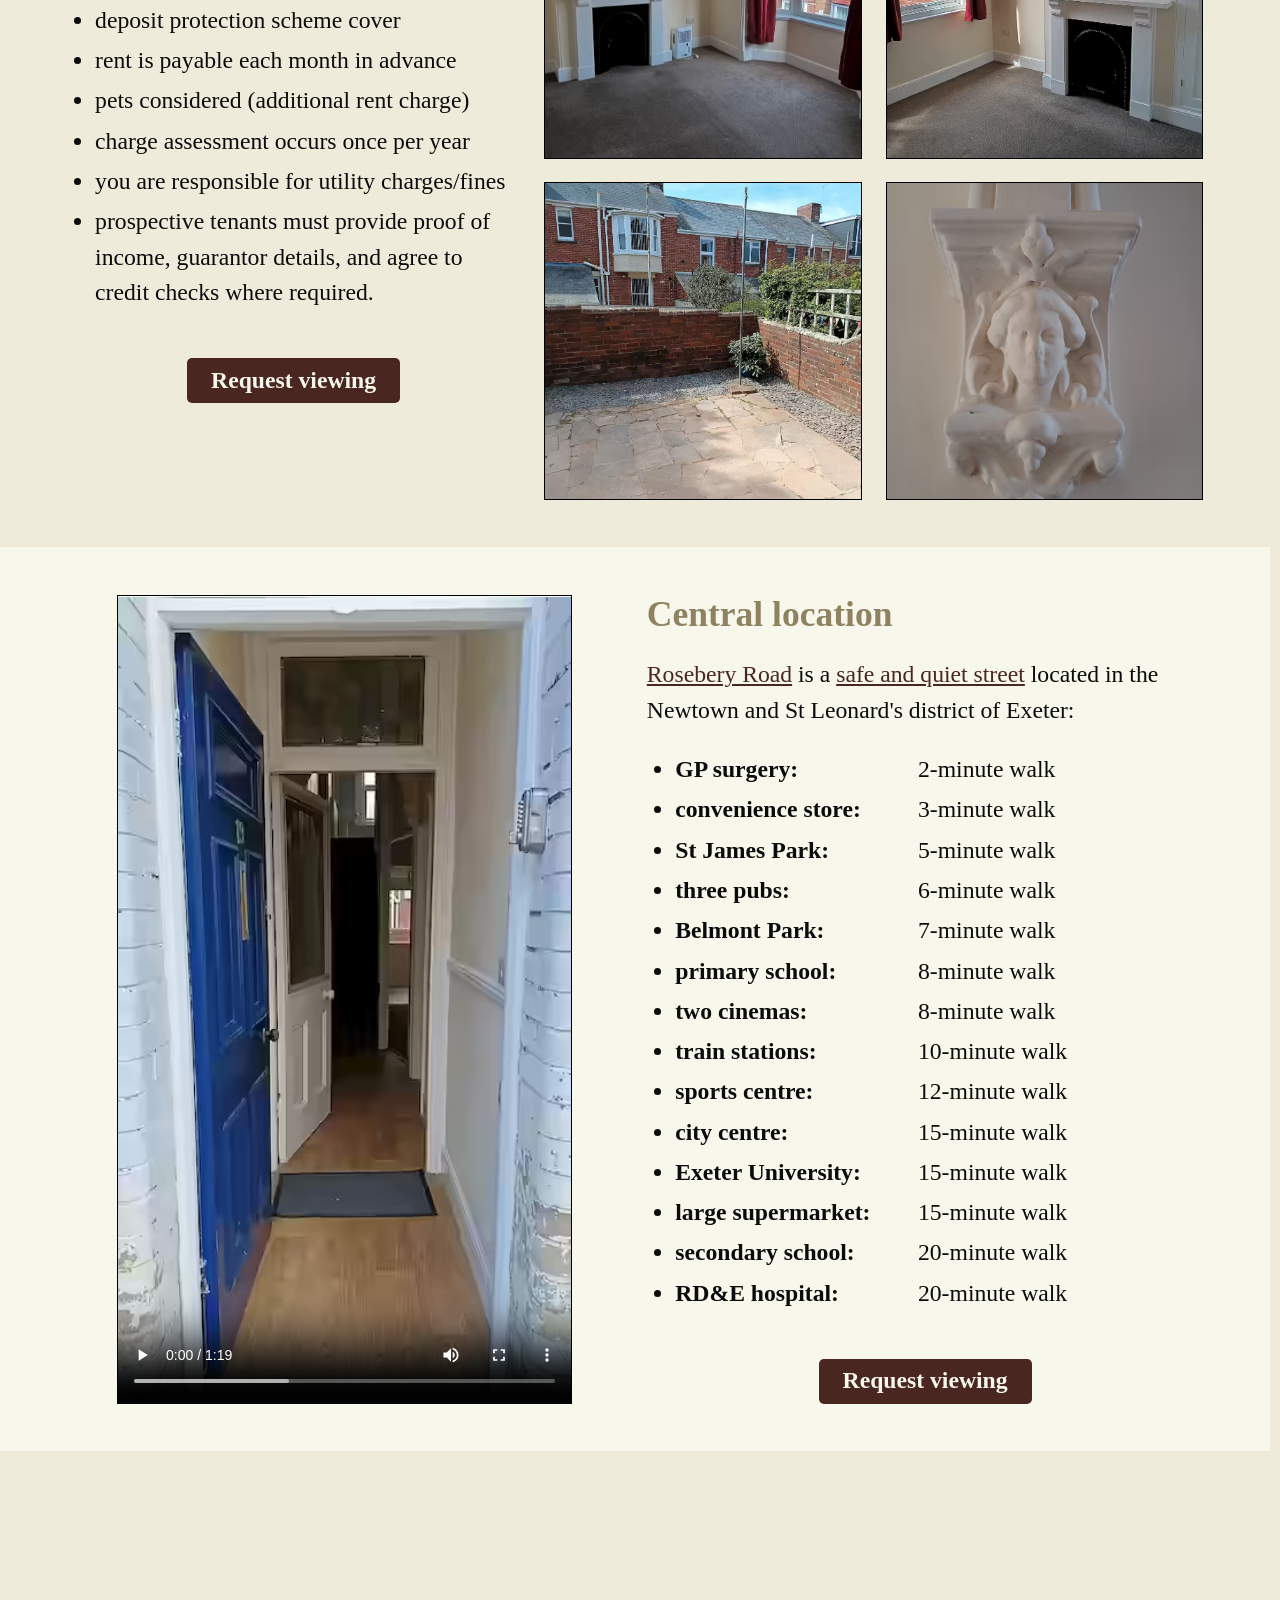
==== commit a40ad8fd: "new monthly charge" ====
--- a/site/index.html
+++ b/site/index.html
@@ -46,7 +46,7 @@
       <img src="image/19-rosebery-rd-01.avif" width="900" height="1200" alt="19 Rosebery Road, Exeter - front">
       <figcaption>
         2-bedroom Edwardian terraced home for rent
-        <span>Exeter city centre | &pound;1,250 per month | available now</span>
+        <span>Exeter city centre | &pound;1,195 per month | available now</span>
       </figcaption>
     </figure>
 
@@ -123,8 +123,8 @@
           <li>available now</li>
           <li>suitable for one to four tenants</li>
           <li><strong>fees:</strong> none</li>
-          <li><strong>deposit:</strong> &pound;1,440</li>
-          <li><strong>rent:</strong> &pound;1,250 per month</li>
+          <li><strong>deposit:</strong> &pound;1,378</li>
+          <li><strong>rent:</strong> &pound;1,195 per month</li>
           <li><strong>council tax:</strong> band B (&pound;161 pm)</li>
           <li><strong>utility bills:</strong> not included</li>
         </ul>
@@ -139,7 +139,7 @@
           <li>pets considered (additional rent charge)</li>
           <li>charge assessment occurs once per year</li>
           <li>you are responsible for utility charges/fines</li>
-          <li>prospective tenants must provide proof of income, guarantor details, and agree to credit checks.</li>
+          <li>prospective tenants must provide proof of income, guarantor details, and agree to credit checks where required.</li>
         </ul>
 
         <p><a href="/" data-mto="info" class="button">Request viewing</a></p>
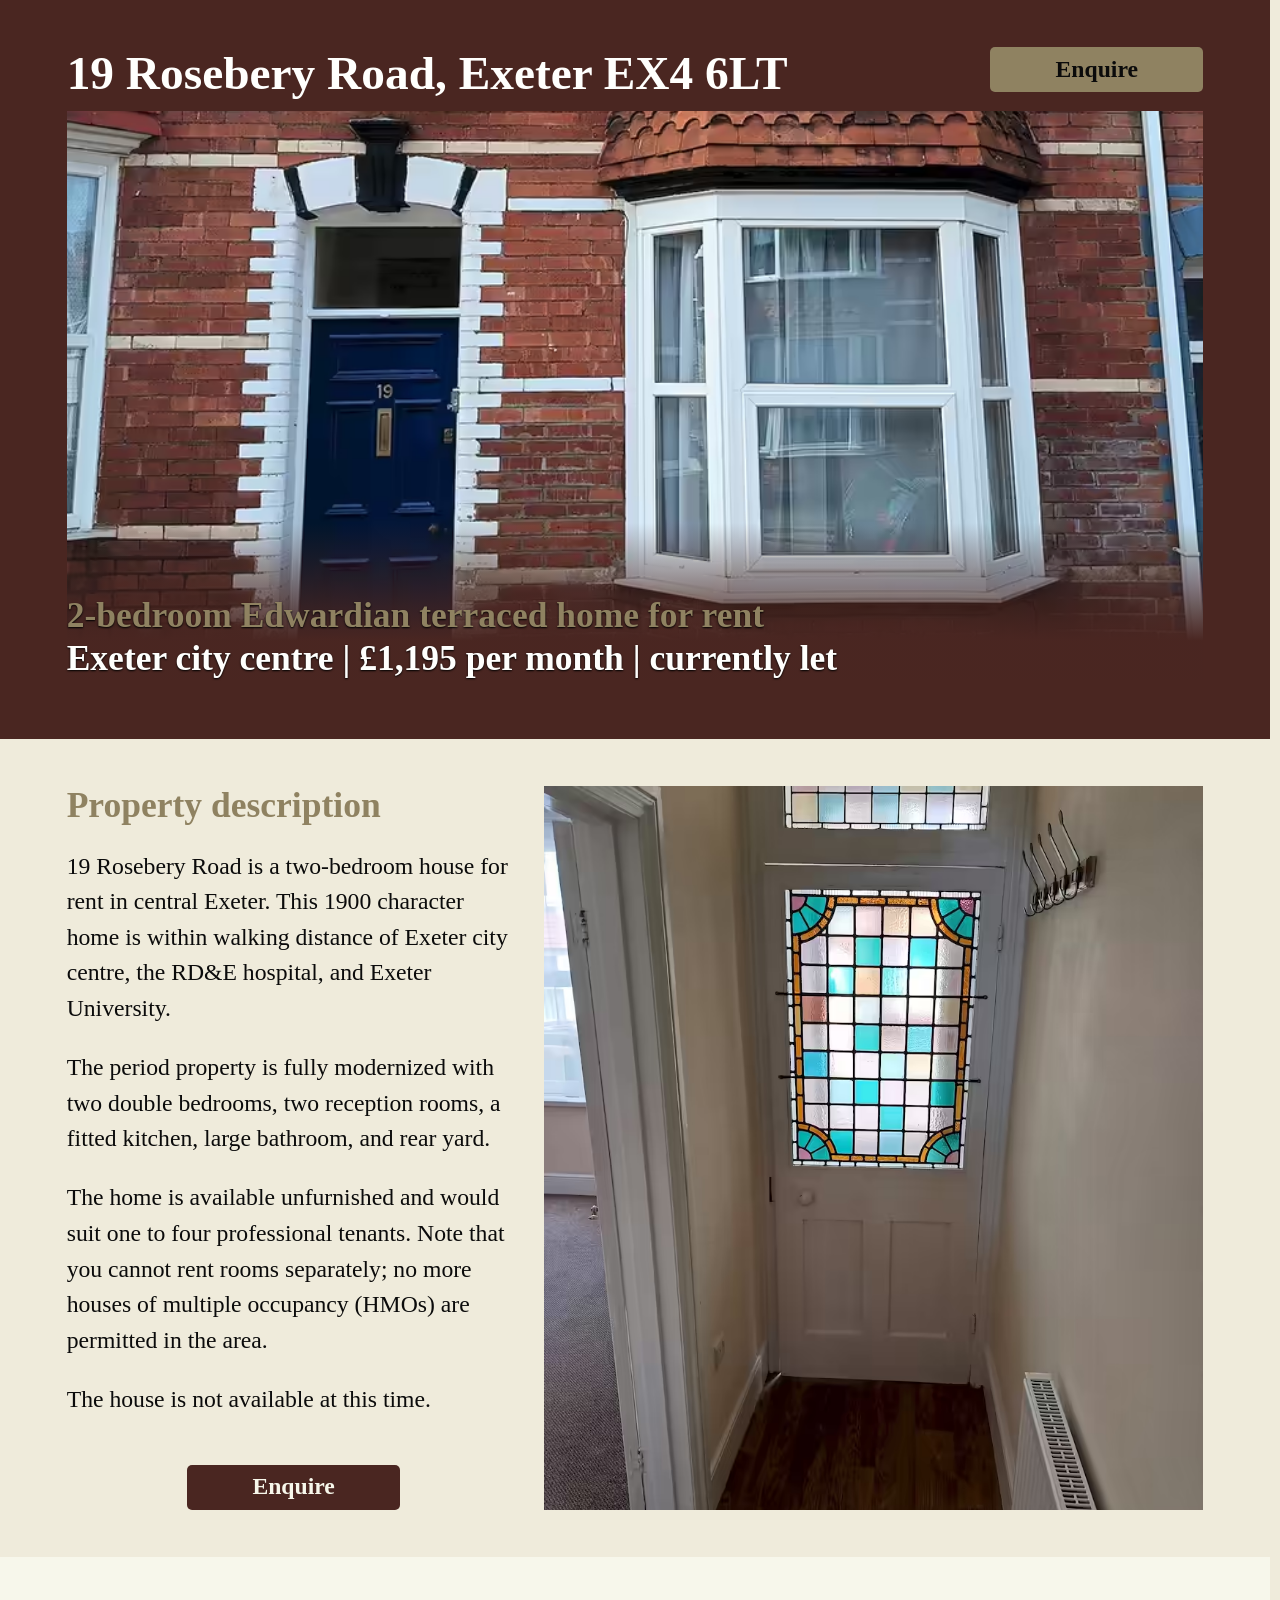
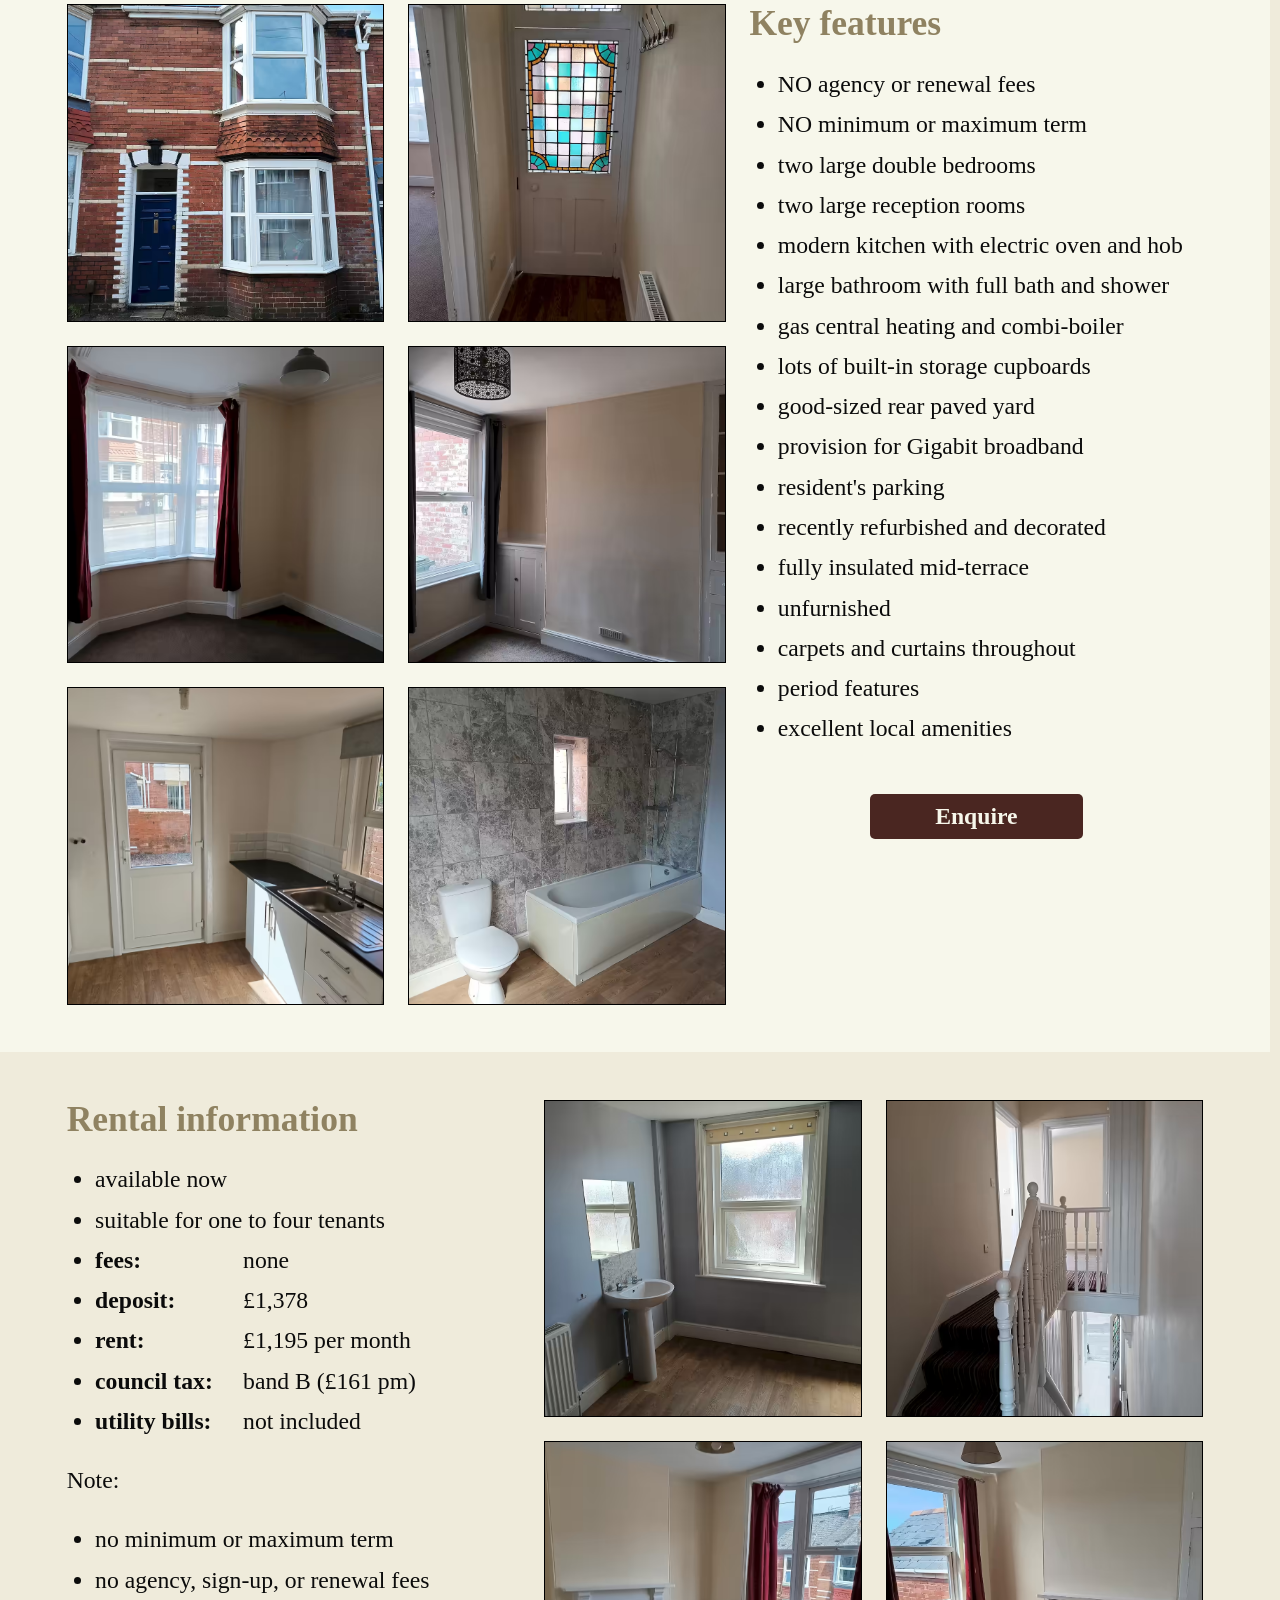
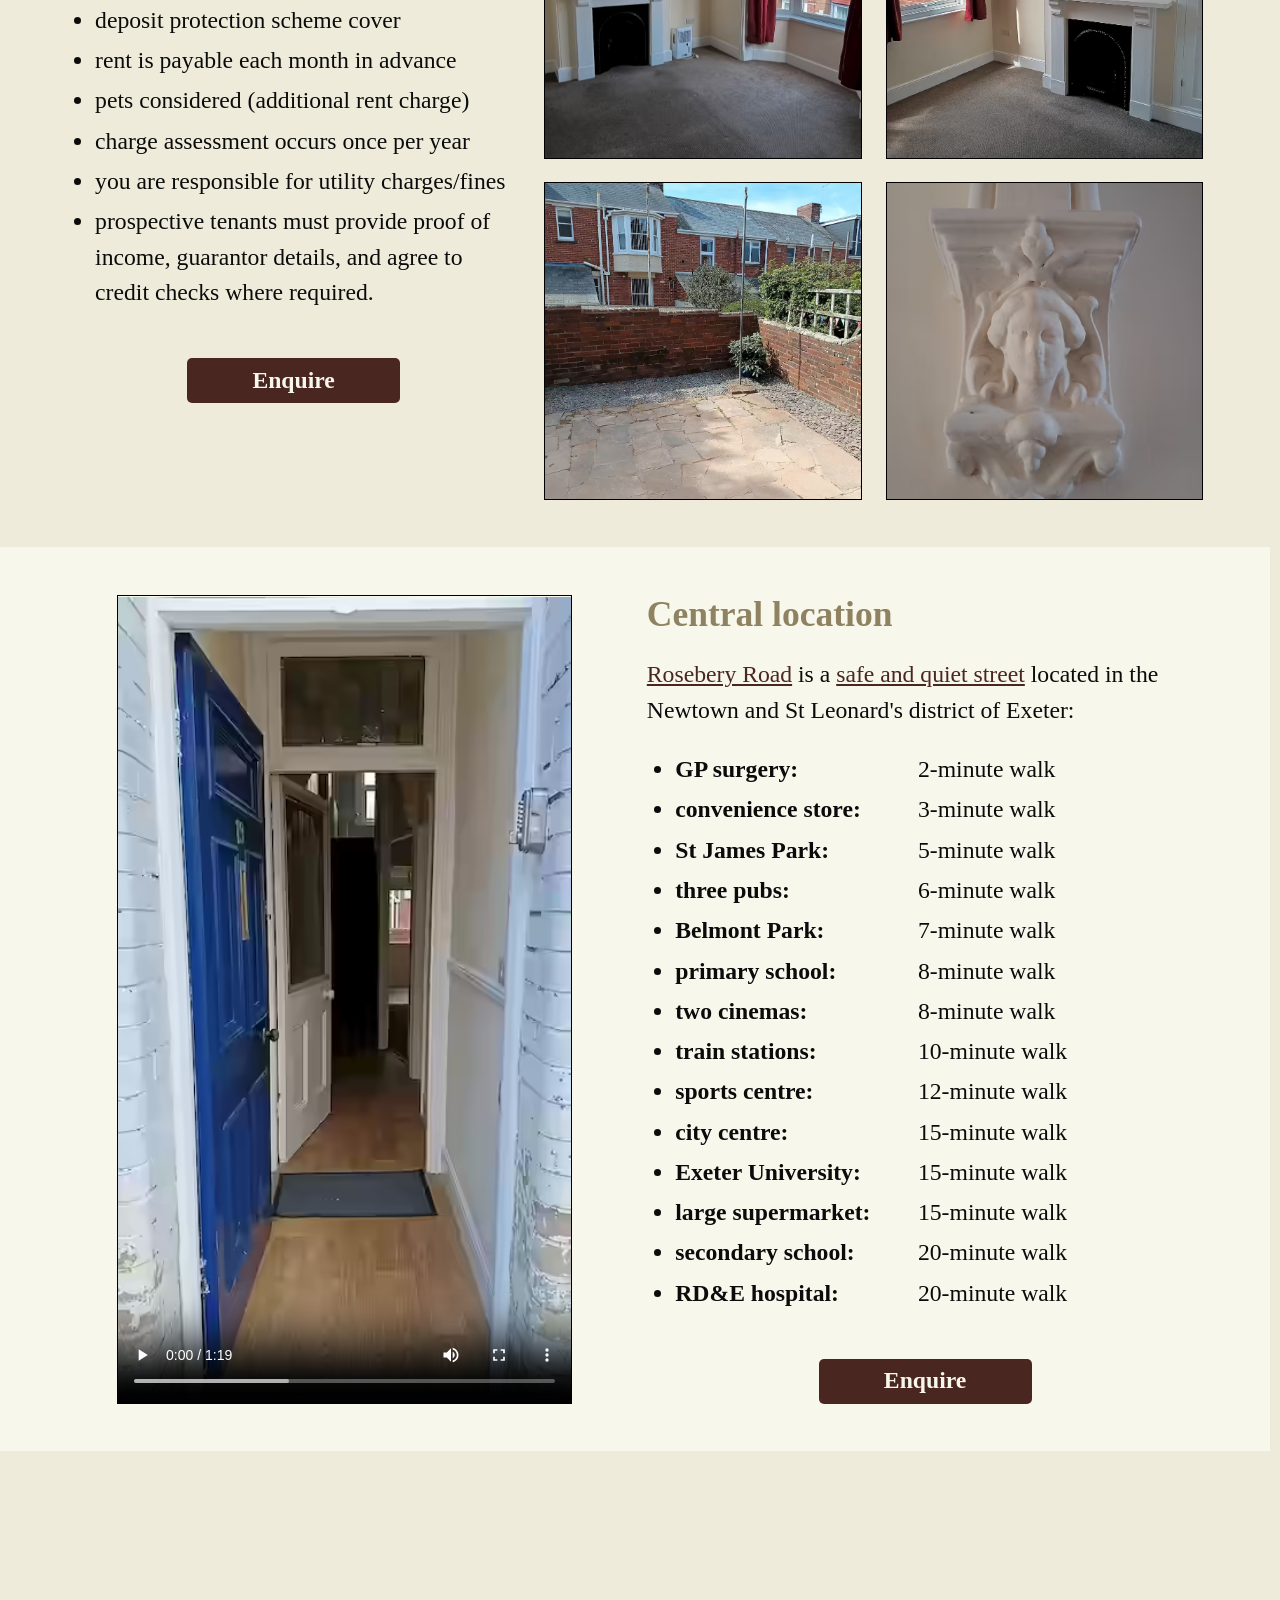
==== commit d5a8627b: "currently let" ====
--- a/site/index.html
+++ b/site/index.html
@@ -15,7 +15,7 @@
 <!-- meta -->
 <meta name="description" content="19 Rosebery Road is a 2-bedroom house available for private rental in central Exeter, Devon.">
 <meta name="keywords" content="house, home, property, rent, rental, tenancy, tenant, Exeter, Devon, UK">
-<link rel="canonical" href="https://19rosebery.co.uk/">
+<link rel="canonical" href="https://roseberyroad.co.uk/">
 
 <!-- search -->
 <meta name="robots" content="index,follow">
@@ -38,7 +38,7 @@
 
   <header><div class="inner">
 
-    <p><a href="/" data-mto="info" class="button">Request viewing</a></p>
+    <p><a href="/" data-mto="info" class="button">Enquire</a></p>
 
     <h1>19 Rosebery Road, Exeter EX4 6LT</h1>
 
@@ -46,7 +46,7 @@
       <img src="image/19-rosebery-rd-01.avif" width="900" height="1200" alt="19 Rosebery Road, Exeter - front">
       <figcaption>
         2-bedroom Edwardian terraced home for rent
-        <span>Exeter city centre | &pound;1,195 per month | available now</span>
+        <span>Exeter city centre | &pound;1,195 per month | currently let</span>
       </figcaption>
     </figure>
 
@@ -64,9 +64,9 @@
 
         <p>The home is available unfurnished and would suit one to four professional tenants. Note that you cannot rent rooms separately; no more houses of multiple occupancy (HMOs) are permitted in the area.</p>
 
-        <p>The house is available now.</p>
-
-        <p><a href="/" data-mto="info" class="button">Request viewing</a></p>
+        <p>The house is not available at this time.</p>
+
+        <p><a href="/" data-mto="info" class="button">Enquire</a></p>
       </section>
 
       <img src="image/19-rosebery-rd-02.avif" width="900" height="1200" alt="19 Rosebery Road, Exeter - hallway" loading="lazy">
@@ -98,7 +98,7 @@
           <li>excellent local amenities</li>
         </ul>
 
-        <p><a href="/" data-mto="info" class="button">Request viewing</a></p>
+        <p><a href="/" data-mto="info" class="button">Enquire</a></p>
 
       </section>
 
@@ -142,7 +142,7 @@
           <li>prospective tenants must provide proof of income, guarantor details, and agree to credit checks where required.</li>
         </ul>
 
-        <p><a href="/" data-mto="info" class="button">Request viewing</a></p>
+        <p><a href="/" data-mto="info" class="button">Enquire</a></p>
 
       </section>
 
@@ -182,7 +182,7 @@
           <li><strong>RD&amp;E hospital:</strong> 20-minute walk</li>
         </ul>
 
-        <p><a href="/" data-mto="info" class="button">Request viewing</a></p>
+        <p><a href="/" data-mto="info" class="button">Enquire</a></p>
 
       </section>
 
--- a/site/main.css
+++ b/site/main.css
@@ -141,6 +141,7 @@
   aspect-ratio: 1 / 1;
   object-fit: cover;
   overflow: hidden;
+  cursor: zoom-in;
 }
 
 .features {
@@ -270,6 +271,7 @@
     block-size: 100%;
     aspect-ratio: none;
     object-fit: contain;
+    cursor: zoom-out;
   }
 
   &, &::backdrop {
